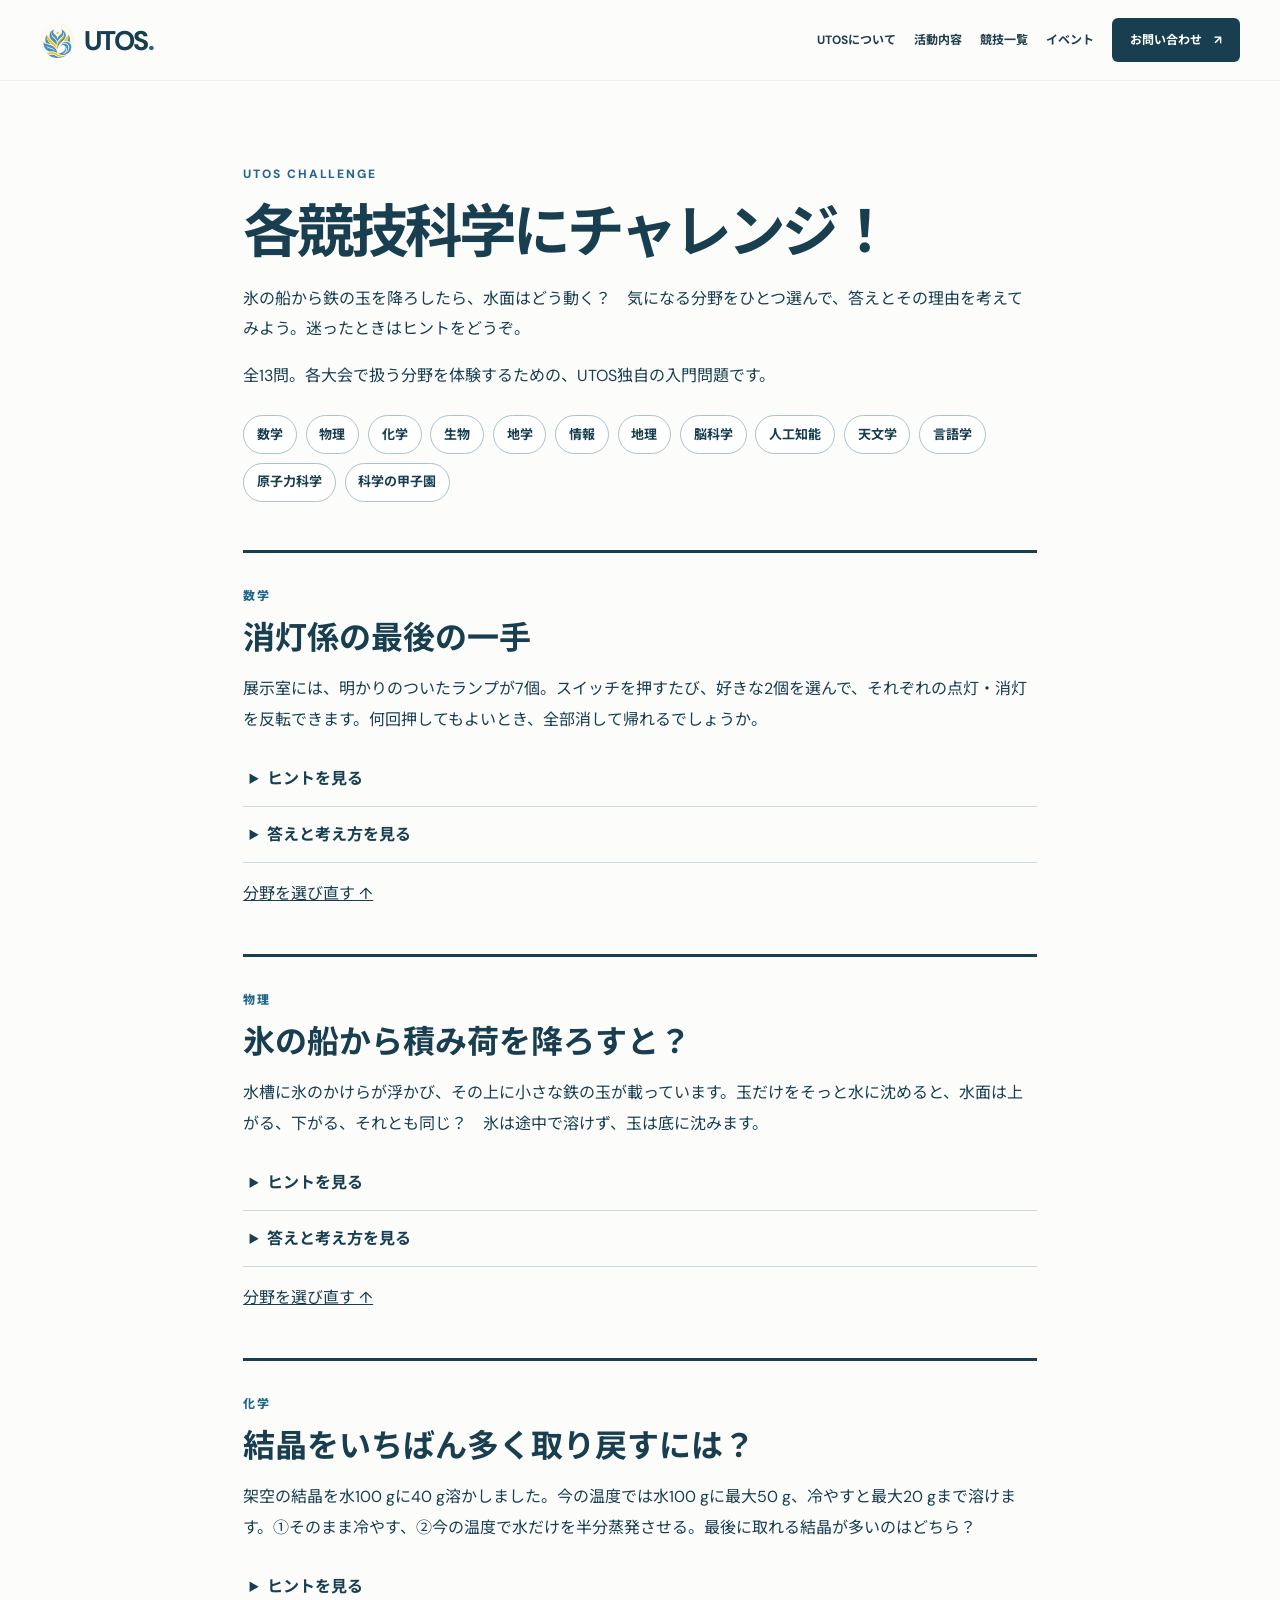
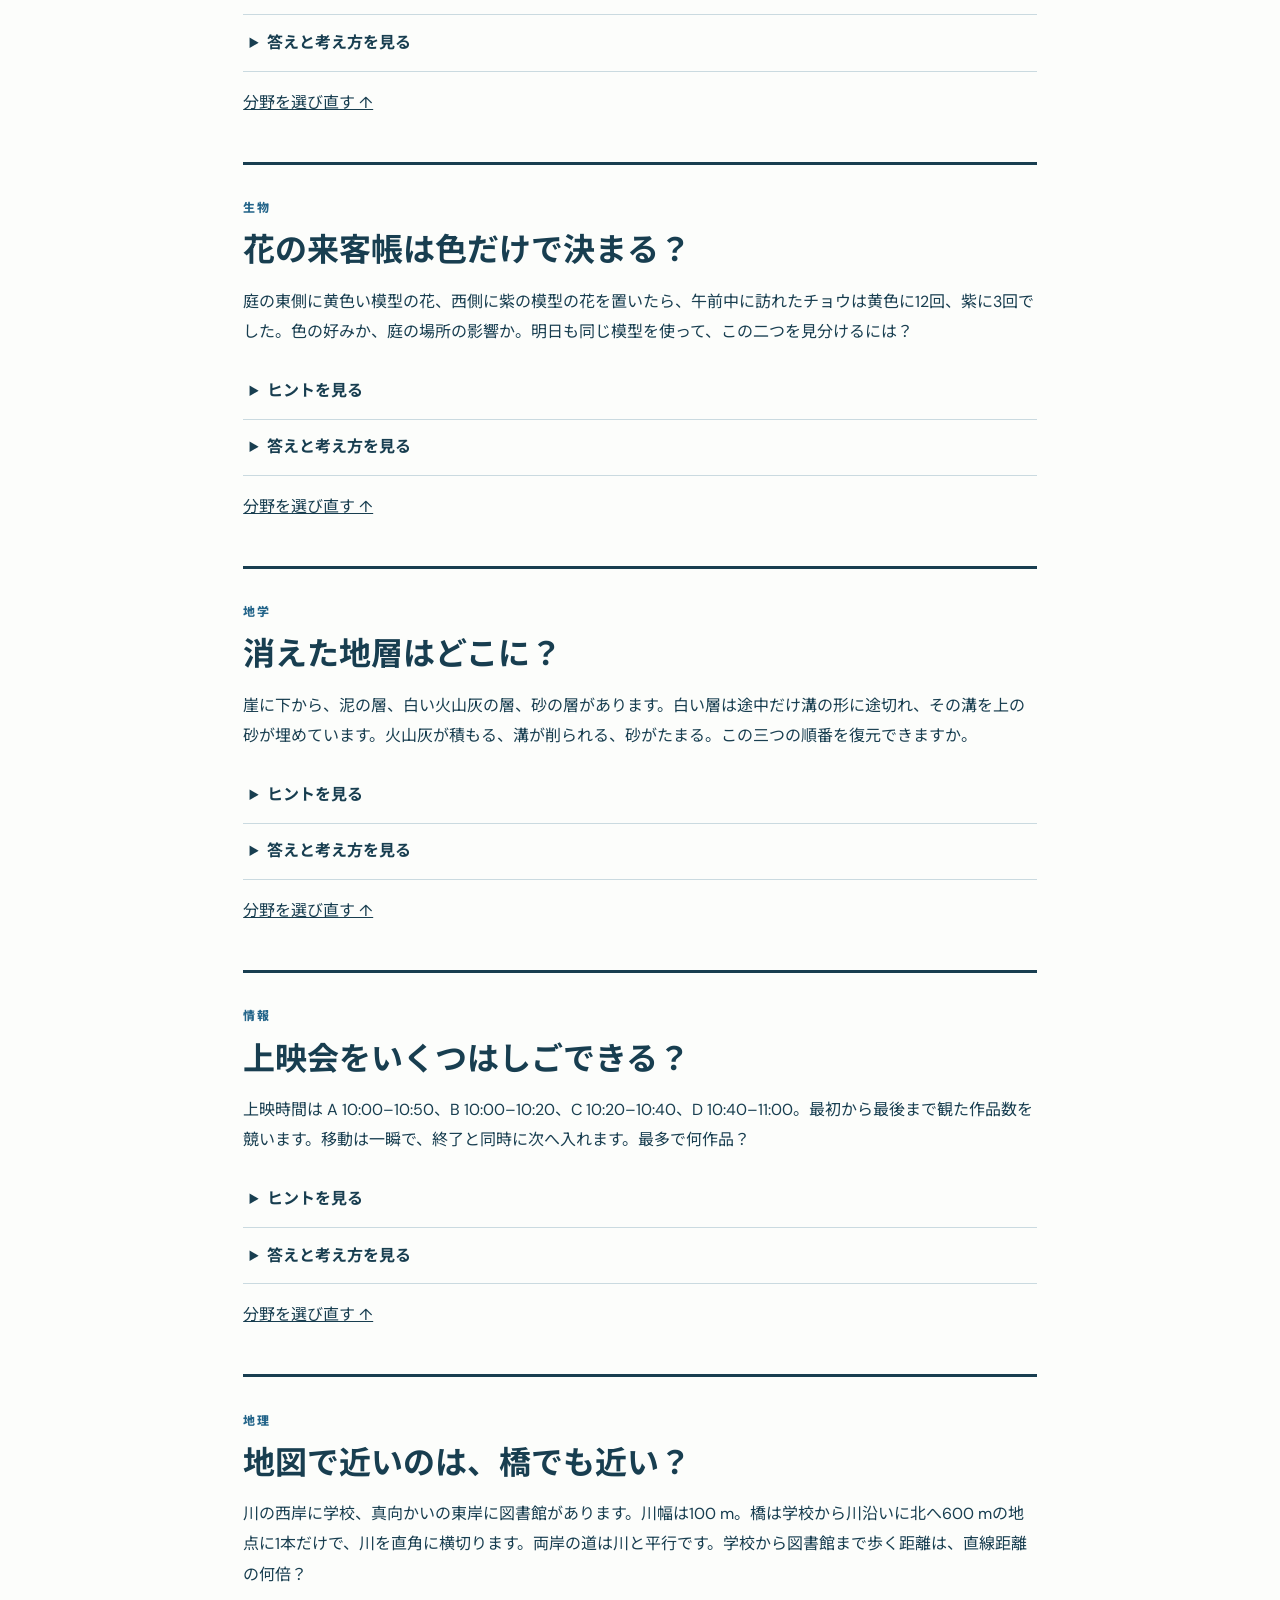
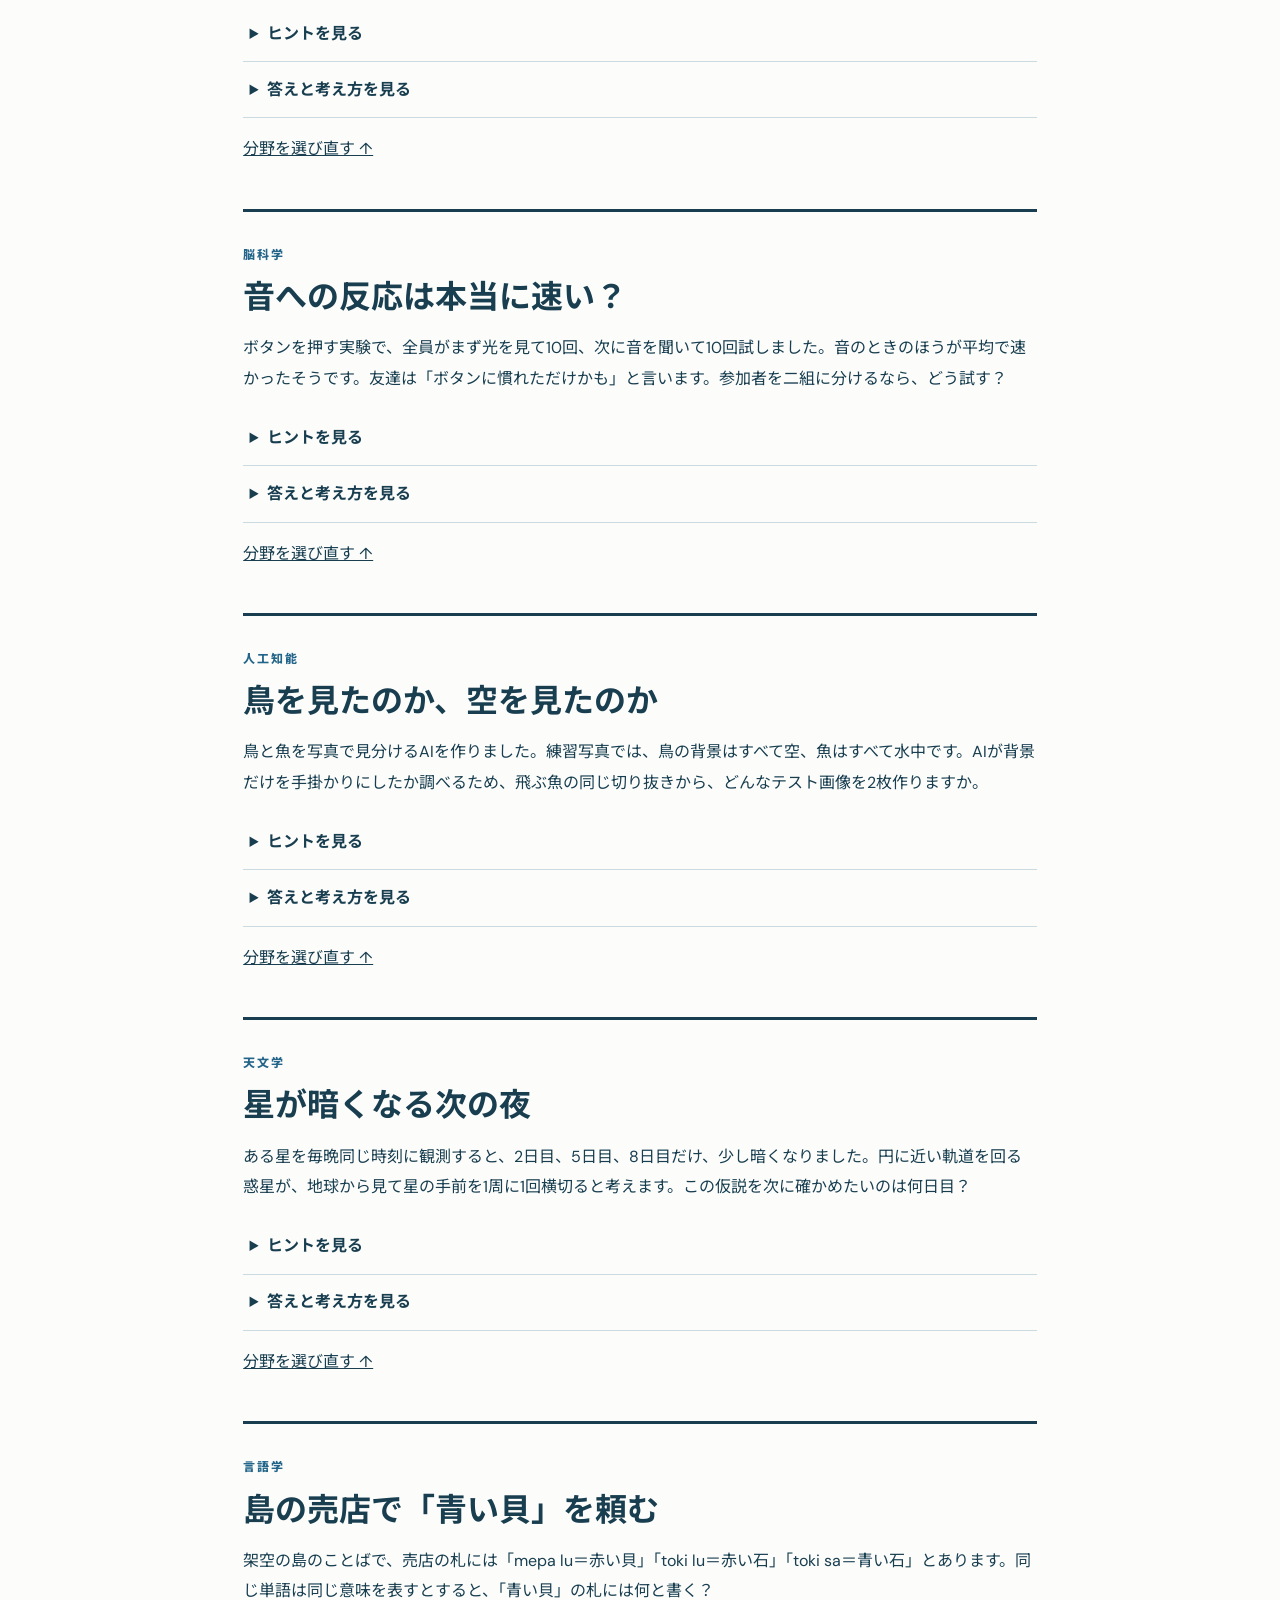
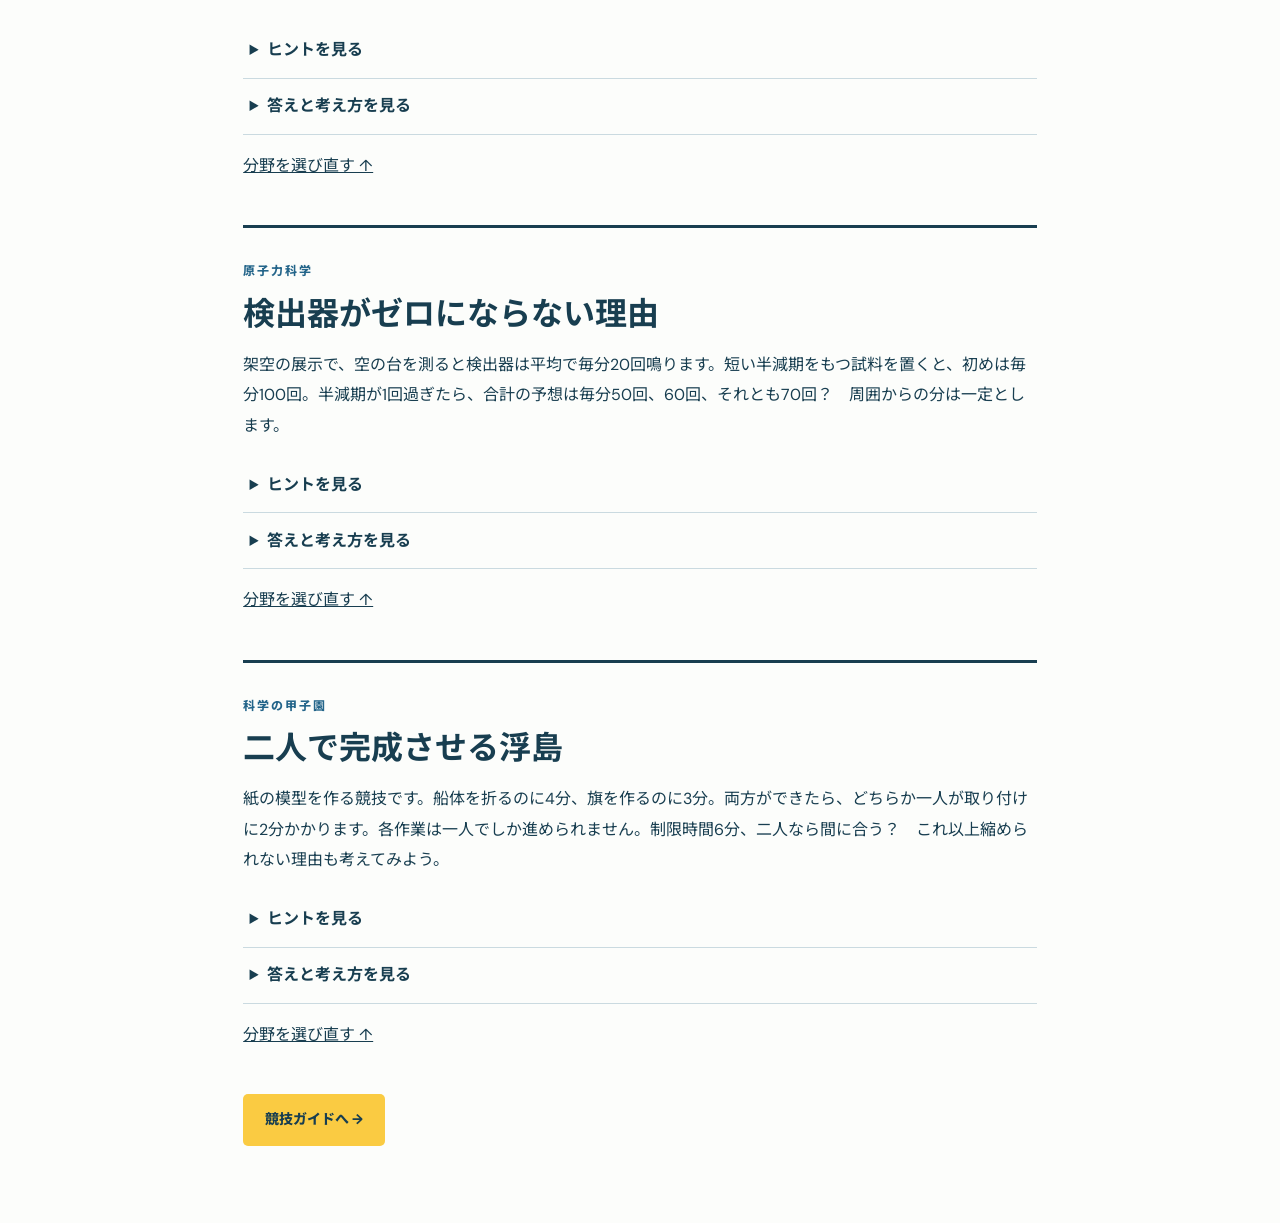
==== challenge.html @ eb7c06c1 "Add original introductory challenges for all 13 science competitions" ====
<!doctype html>
<html lang="ja"><head>
<meta charset="utf-8"><meta name="viewport" content="width=device-width,initial-scale=1">
<title>各競技科学にチャレンジ！ | UTOS</title>
<meta name="description" content="13の競技科学を1問ずつ体験。好きな分野から、ヒントを使いながら考えてみよう。">
<link rel="icon" href="./favicon.svg"><link rel="stylesheet" href="./style.css">
<style>
.lab {max-width:52rem;margin:auto;padding:clamp(2rem,6vw,5rem) 1.2rem;color:#183e50}
.lab h1 {font-size:clamp(2rem,6vw,3.6rem);line-height:1.22;margin:.65rem 0 1rem}
.lab nav {display:flex;flex-wrap:wrap;gap:.55rem;margin:1.5rem 0 3rem}
.lab nav a {padding:.4rem .8rem;border:1px solid #adc1c7;border-radius:2rem;background:white}
.lab article {scroll-margin-top:9rem;border-top:3px solid #183e50;padding:1.7rem 0 2.8rem}
.lab h2 {font-size:clamp(1.35rem,4vw,2rem);line-height:1.45;margin:.35rem 0 .8rem}
.lab p {line-height:1.9}
.lab details {border-bottom:1px solid #cadae0}
.lab summary {padding:.8rem .4rem;cursor:pointer;font-weight:700}
.lab details[open] {background:#eff5f5}
.lab details p {padding:0 1rem 1rem;margin:0}
.lab .back {display:inline-block;margin-top:1rem;text-decoration:underline}
.lab nav {scroll-margin-top:9rem}
</style></head><body>
<a class="skip-link" href="#main">本文へ移動</a>
<header class="site-header">
    <div class="header-inner">
      <a class="brand" href="./index.html#top" aria-label="UTOS トップ"><img class="brand-logo" src="[data-uri]" alt="" width="35" height="35"><span>UTOS<span class="brand-dot">.</span></span></a>
      <nav aria-label="メインメニュー">
        <a href="./index.html#about">UTOSについて</a><a href="./index.html#activities">活動内容</a><a href="./index.html#olympiads">競技一覧</a><a href="./index.html#events">イベント</a><a class="nav-contact" href="./contact.html">お問い合わせ <span aria-hidden="true">↗</span></a>
      </nav>
    </div>
  </header>
<main class="lab" id="main">
<span class="section-index">UTOS CHALLENGE</span>
<h1>各競技科学にチャレンジ！</h1>
<p>氷の船から鉄の玉を降ろしたら、水面はどう動く？　気になる分野をひとつ選んで、答えとその理由を考えてみよう。迷ったときはヒントをどうぞ。</p>
<p>全13問。各大会で扱う分野を体験するための、UTOS独自の入門問題です。</p>
<nav aria-label="分野を選ぶ" id="subjects"><a href="#math">数学</a>
<a href="#physics">物理</a>
<a href="#chem">化学</a>
<a href="#bio">生物</a>
<a href="#earth">地学</a>
<a href="#info">情報</a>
<a href="#geo">地理</a>
<a href="#brain">脳科学</a>
<a href="#ai">人工知能</a>
<a href="#astro">天文学</a>
<a href="#ling">言語学</a>
<a href="#nuclear">原子力科学</a>
<a href="#team">科学の甲子園</a></nav>
<article id="math">
<span class="section-index">数学</span>
<h2>消灯係の最後の一手</h2>
<p>展示室には、明かりのついたランプが7個。スイッチを押すたび、好きな2個を選んで、それぞれの点灯・消灯を反転できます。何回押してもよいとき、全部消して帰れるでしょうか。</p>
<details><summary>ヒントを見る</summary><p>2個とも点灯中の場合と、片方だけ点灯中の場合を比べよう。</p></details>
<details><summary>答えと考え方を見る</summary><p>全部は消せません。ついている個数の変化は、2個減る、変わらない、2個増える、のいずれか。最初の7個が奇数なので、何回押しても奇数のままです。0個は偶数。このように、操作しても変わらない性質に注目すると、すべての手順を試さずに結論を出せます。</p></details>
<a class="back" href="#subjects">分野を選び直す ↑</a>
</article>
<article id="physics">
<span class="section-index">物理</span>
<h2>氷の船から積み荷を降ろすと？</h2>
<p>水槽に氷のかけらが浮かび、その上に小さな鉄の玉が載っています。玉だけをそっと水に沈めると、水面は上がる、下がる、それとも同じ？　氷は途中で溶けず、玉は底に沈みます。</p>
<details><summary>ヒントを見る</summary><p>玉が氷に載っている間、玉の重さは何が支えている？</p></details>
<details><summary>答えと考え方を見る</summary><p>水面は下がります。浮いているとき、玉を載せた分だけ、氷は玉と同じ重さの水を余分に押しのけています。底に沈めた玉が押しのけるのは玉自身の体積分だけ。鉄は水より密度が大きいので、こちらの体積のほうが小さいのです。</p></details>
<a class="back" href="#subjects">分野を選び直す ↑</a>
</article>
<article id="chem">
<span class="section-index">化学</span>
<h2>結晶をいちばん多く取り戻すには？</h2>
<p>架空の結晶を水100 gに40 g溶かしました。今の温度では水100 gに最大50 g、冷やすと最大20 gまで溶けます。①そのまま冷やす、②今の温度で水だけを半分蒸発させる。最後に取れる結晶が多いのはどちら？</p>
<details><summary>ヒントを見る</summary><p>水が50 gになれば、溶かせる最大量も半分になります。</p></details>
<details><summary>答えと考え方を見る</summary><p>①です。冷やした液に残れるのは20 gなので、結晶は40−20＝20 g。②では水50 gに25 gまで溶けるので、結晶は15 gです。消えたように見える結晶も、溶けている分と析出した分を足せば、最初の40 gになります。</p></details>
<a class="back" href="#subjects">分野を選び直す ↑</a>
</article>
<article id="bio">
<span class="section-index">生物</span>
<h2>花の来客帳は色だけで決まる？</h2>
<p>庭の東側に黄色い模型の花、西側に紫の模型の花を置いたら、午前中に訪れたチョウは黄色に12回、紫に3回でした。色の好みか、庭の場所の影響か。明日も同じ模型を使って、この二つを見分けるには？</p>
<details><summary>ヒントを見る</summary><p>チョウが東側を好きなだけでも、今日の結果になりそうです。</p></details>
<details><summary>答えと考え方を見る</summary><p>一案は、黄色と紫の置き場所を交換し、同じ時間帯に同じ長さだけ観察すること。訪問が黄色について動くか、東側に偏り続けるかを比べられます。天気や偶然の偏りもあるので、配置を交互にして何日も数えると、より確かめやすくなります。</p></details>
<a class="back" href="#subjects">分野を選び直す ↑</a>
</article>
<article id="earth">
<span class="section-index">地学</span>
<h2>消えた地層はどこに？</h2>
<p>崖に下から、泥の層、白い火山灰の層、砂の層があります。白い層は途中だけ溝の形に途切れ、その溝を上の砂が埋めています。火山灰が積もる、溝が削られる、砂がたまる。この三つの順番を復元できますか。</p>
<details><summary>ヒントを見る</summary><p>溝の中に砂が入るには、先に何ができている必要がある？</p></details>
<details><summary>答えと考え方を見る</summary><p>火山灰が積もる → 溝が削られる → 砂がたまる、の順です。溝は白い層を切っているので、白い層より新しい。一方、砂はそのくぼみを埋めているので、溝より新しい。地層の厚さを知らなくても、境目の形が時間の手掛かりになります。</p></details>
<a class="back" href="#subjects">分野を選び直す ↑</a>
</article>
<article id="info">
<span class="section-index">情報</span>
<h2>上映会をいくつはしごできる？</h2>
<p>上映時間は A 10:00–10:50、B 10:00–10:20、C 10:20–10:40、D 10:40–11:00。最初から最後まで観た作品数を競います。移動は一瞬で、終了と同時に次へ入れます。最多で何作品？</p>
<details><summary>ヒントを見る</summary><p>最初に終わる作品を選ぶと、残り時間はどうなる？</p></details>
<details><summary>答えと考え方を見る</summary><p>B → C → D の3作品です。Aを観ると他の3作品すべてと時間が重なるので4作品は不可能。空いている時間に観られる候補のうち、終了がいちばん早いものなら、その後の選択肢を最も広く残せます。</p></details>
<a class="back" href="#subjects">分野を選び直す ↑</a>
</article>
<article id="geo">
<span class="section-index">地理</span>
<h2>地図で近いのは、橋でも近い？</h2>
<p>川の西岸に学校、真向かいの東岸に図書館があります。川幅は100 m。橋は学校から川沿いに北へ600 mの地点に1本だけで、川を直角に横切ります。両岸の道は川と平行です。学校から図書館まで歩く距離は、直線距離の何倍？</p>
<details><summary>ヒントを見る</summary><p>橋を渡ったあと、東岸をどちらへ歩く？</p></details>
<details><summary>答えと考え方を見る</summary><p>13倍です。北へ600 m、橋を100 m、南へ600 m。歩く道は計1,300 mで、直線なら100 mです。施設への行きやすさを地図で考えるとき、川や橋の位置ひとつで、近さの見え方が変わります。</p></details>
<a class="back" href="#subjects">分野を選び直す ↑</a>
</article>
<article id="brain">
<span class="section-index">脳科学</span>
<h2>音への反応は本当に速い？</h2>
<p>ボタンを押す実験で、全員がまず光を見て10回、次に音を聞いて10回試しました。音のときのほうが平均で速かったそうです。友達は「ボタンに慣れただけかも」と言います。参加者を二組に分けるなら、どう試す？</p>
<details><summary>ヒントを見る</summary><p>同じ刺激がいつも後半に来ることが手掛かり。</p></details>
<details><summary>答えと考え方を見る</summary><p>くじで二組に分け、一組は光→音、もう一組は音→光で試します。回数や休憩もそろえます。どちらの組でも後半の刺激が速ければ、練習の影響が疑えます。どちらの順でも音が速ければ、刺激の違いを支持する結果です。</p></details>
<a class="back" href="#subjects">分野を選び直す ↑</a>
</article>
<article id="ai">
<span class="section-index">人工知能</span>
<h2>鳥を見たのか、空を見たのか</h2>
<p>鳥と魚を写真で見分けるAIを作りました。練習写真では、鳥の背景はすべて空、魚はすべて水中です。AIが背景だけを手掛かりにしたか調べるため、飛ぶ魚の同じ切り抜きから、どんなテスト画像を2枚作りますか。</p>
<details><summary>ヒントを見る</summary><p>2枚の間で、一つの条件だけを変えてみよう。</p></details>
<details><summary>答えと考え方を見る</summary><p>同じ魚を同じ大きさ・向きで、片方は空、もう片方は水中の背景に置きます。水中なら「魚」、空なら「鳥」と判定が変われば、この魚では背景が答えを左右したと分かります。2枚とも「魚」でも、いつも魚の姿だけで判断するとまでは言えません。</p></details>
<a class="back" href="#subjects">分野を選び直す ↑</a>
</article>
<article id="astro">
<span class="section-index">天文学</span>
<h2>星が暗くなる次の夜</h2>
<p>ある星を毎晩同じ時刻に観測すると、2日目、5日目、8日目だけ、少し暗くなりました。円に近い軌道を回る惑星が、地球から見て星の手前を1周に1回横切ると考えます。この仮説を次に確かめたいのは何日目？</p>
<details><summary>ヒントを見る</summary><p>暗くなった日付そのものより、間隔に注目しよう。</p></details>
<details><summary>答えと考え方を見る</summary><p>11日目です。暗くなる間隔は3日なので、同じ周期なら次は8＋3＝11日目。惑星が手前を通る間だけ、星の光の一部が隠れます。11日目の前後も続けて明るさを測れば、一時的な落ち込みが予測どおり現れたか比べられます。</p></details>
<a class="back" href="#subjects">分野を選び直す ↑</a>
</article>
<article id="ling">
<span class="section-index">言語学</span>
<h2>島の売店で「青い貝」を頼む</h2>
<p>架空の島のことばで、売店の札には「mepa lu＝赤い貝」「toki lu＝赤い石」「toki sa＝青い石」とあります。同じ単語は同じ意味を表すとすると、「青い貝」の札には何と書く？</p>
<details><summary>ヒントを見る</summary><p>赤い品物の札に共通する単語を探そう。</p></details>
<details><summary>答えと考え方を見る</summary><p>mepa sa です。赤い貝と赤い石に共通する lu が「赤い」。石の札を比べると toki が「石」、sa が「青い」と分かります。残る mepa が「貝」。この札では日本語と違って、品物の名前を先に、色を後に置きます。</p></details>
<a class="back" href="#subjects">分野を選び直す ↑</a>
</article>
<article id="nuclear">
<span class="section-index">原子力科学</span>
<h2>検出器がゼロにならない理由</h2>
<p>架空の展示で、空の台を測ると検出器は平均で毎分20回鳴ります。短い半減期をもつ試料を置くと、初めは毎分100回。半減期が1回過ぎたら、合計の予想は毎分50回、60回、それとも70回？　周囲からの分は一定とします。</p>
<details><summary>ヒントを見る</summary><p>半分になるのは、試料に由来する分です。</p></details>
<details><summary>答えと考え方を見る</summary><p>60回です。初めの100回のうち試料からは100−20＝80回。半減期が過ぎるとその分が平均40回になり、周囲からの20回を足して60回です。実際に1分だけ数えると値はばらつくので、ここで予想したのは平均です。</p></details>
<a class="back" href="#subjects">分野を選び直す ↑</a>
</article>
<article id="team">
<span class="section-index">科学の甲子園</span>
<h2>二人で完成させる浮島</h2>
<p>紙の模型を作る競技です。船体を折るのに4分、旗を作るのに3分。両方ができたら、どちらか一人が取り付けに2分かかります。各作業は一人でしか進められません。制限時間6分、二人なら間に合う？　これ以上縮められない理由も考えてみよう。</p>
<details><summary>ヒントを見る</summary><p>完成には、船体を折り終わってから必ずあと何分かかる？</p></details>
<details><summary>答えと考え方を見る</summary><p>ちょうど間に合います。一人が船体を折る間に、もう一人が旗を作ります。4分目に両方がそろい、取り付けて6分で完成。船体の4分と取り付けの2分は順番を入れ替えられないので、どんな分担でも6分より早くは終わりません。</p></details>
<a class="back" href="#subjects">分野を選び直す ↑</a>
</article>
<a class="button button-primary" href="./guide.html">競技ガイドへ →</a>
</main></body></html>
---- style.css ----
@import url('https://fonts.googleapis.com/css2?family=DM+Sans:wght@400;500;600;700;800&family=Noto+Sans+JP:wght@400;500;600;700;800;900&display=swap');
:root{--navy:#0b1d35;--ink:#172a40;--blue:#3175c5;--sky:#dff2ff;--yellow:#f8c94e;--muted:#5f7185;--paper:#f7f9fc}
*{box-sizing:border-box}html{scroll-behavior:smooth;scroll-padding-top:80px}body{margin:0;color:var(--ink);font-family:"DM Sans","Noto Sans JP",sans-serif;line-height:1.85}a{color:inherit;text-decoration:none}a:focus-visible{outline:3px solid #e2aa00;outline-offset:4px}.container{width:min(1120px,calc(100% - 48px));margin:auto}.narrow{max-width:830px}.skip-link{position:absolute;top:-100px;left:16px;background:white;padding:10px;z-index:50}.skip-link:focus{top:12px}.site-header{height:76px;background:rgba(255,255,255,.96);position:sticky;top:0;z-index:20;border-bottom:1px solid #e8eef4;backdrop-filter:blur(12px)}.header-inner{width:min(1200px,calc(100% - 48px));height:100%;margin:auto;display:flex;justify-content:space-between;align-items:center}.brand{display:inline-flex;align-items:center;font-weight:800;letter-spacing:-.06em;font-size:27px;color:var(--navy);line-height:1}.brand-symbol{display:inline-grid;place-items:center;margin-right:9px;background:var(--yellow);height:30px;width:30px;border-radius:9px;font-size:19px}.brand-dot{color:var(--blue)}nav{display:flex;gap:32px}nav a{font-size:13px;font-weight:700;transition:color .2s}nav a:hover{color:var(--blue)}
.hero{background:var(--navy);color:white;position:relative;overflow:hidden}.hero-glow{position:absolute;width:750px;height:750px;right:-250px;top:-280px;border-radius:50%;background:radial-gradient(circle,#2469a76b,transparent 65%)}.hero-grid{display:grid;grid-template-columns:1.15fr .85fr;align-items:center;min-height:630px;position:relative}.hero-copy{z-index:2;padding:65px 0}.eyebrow,.section-index{font-size:12px;font-weight:800;letter-spacing:.16em}.eyebrow{color:#94c4ee;display:flex;align-items:center;gap:12px}.eyebrow-line{width:27px;height:2px;background:var(--yellow)}h1,h2,h3,p{margin-top:0}h1{font-size:clamp(48px,5.8vw,84px);letter-spacing:-.07em;line-height:1.42;margin:30px 0}h1 em,.closing em{font-style:normal;color:var(--yellow)}.hero-lead{font-size:17px;color:#c6d5e4;line-height:2.2}.hero-actions{display:flex;gap:14px;margin-top:36px;flex-wrap:wrap}.button{display:inline-flex;align-items:center;justify-content:space-between;gap:35px;padding:13px 22px;border-radius:7px;font-size:13px;font-weight:800;transition:transform .2s}.button:hover{transform:translateY(-3px)}.button-primary{background:var(--yellow);color:var(--navy)}.button-outline{border:1px solid #70849b;color:white}.hero-art{position:relative;height:460px;display:grid;place-items:center}.orbit{position:absolute;width:350px;height:350px;border:1px solid #5c9bc45c;border-radius:50%}.orbit-one{transform:rotate(35deg) scaleY(.45)}.orbit-two{transform:rotate(-35deg) scaleY(.45)}.orbit-three{transform:rotate(90deg) scaleY(.45)}.atom-center{font-weight:800;font-size:96px;letter-spacing:-.08em;text-shadow:0 0 70px #61a6df;color:#fff}.orbit-point{position:absolute;width:15px;height:15px;border-radius:50%;background:var(--yellow);box-shadow:0 0 20px #f8c94e99}.point-one{top:122px;left:72px}.point-two{right:73px;top:130px;background:#8de7fe}.point-three{bottom:87px;left:50%}.art-label{position:absolute;color:#91b6d5;font-size:10px;letter-spacing:.3em}.label-top{right:0;top:56px}.label-bottom{left:10px;bottom:30px}.hero-bottom{display:flex;justify-content:space-between;gap:20px;padding-bottom:26px;color:#8baac6;font-size:10px;letter-spacing:.17em}.hero-bottom a:hover{color:white}
.section{padding:115px 0}.section-index{color:var(--blue)}.section-heading h2{font-size:clamp(30px,3.7vw,49px);line-height:1.55;letter-spacing:-.06em;margin:23px 0 35px;font-weight:900}.section-heading h2 span{color:var(--blue)}.about{background:white}.about p{color:#52667b;font-size:15px;line-height:2.4;margin-bottom:22px}.about .large-text{font-size:20px;color:var(--navy);font-weight:700;line-height:2.1}.activities{background:var(--paper)}.cards{display:grid;grid-template-columns:repeat(3,1fr);gap:20px}.activity-card{background:white;border:1px solid #e7edf3;border-radius:12px;padding:36px 29px 30px;min-height:320px;display:flex;flex-direction:column;box-shadow:0 14px 36px #14294608}.card-num{color:#b0bfd0;font-size:12px;font-weight:800}.card-icon{font-size:38px;color:var(--blue);margin:20px 0}.activity-card h3{font-size:21px;letter-spacing:-.04em}.activity-card p{font-size:13px;color:var(--muted);line-height:2}.card-tag{margin-top:auto;font-size:10px;letter-spacing:.13em;font-weight:800;color:var(--blue)}.events{background:#eaf4fb}.events-grid{display:grid;grid-template-columns:1fr 1fr;gap:70px;align-items:center}.events .section-heading p{font-size:15px;color:var(--muted);line-height:2.2}.event-panel{background:white;border-radius:14px;padding:44px;box-shadow:0 15px 45px #10375713}.status-dot{display:inline-block;width:9px;height:9px;border-radius:50%;background:var(--yellow);margin-right:8px}.event-kicker{font-weight:800;font-size:11px;letter-spacing:.15em;color:var(--blue)}.event-panel h3{font-size:27px;margin:21px 0}.event-panel p{font-size:15px;color:var(--muted);line-height:2.1}.event-note{display:block;border-top:1px solid #e7edf3;padding-top:22px;font-size:12px;color:#7b899b}.closing{background:var(--navy);text-align:center;padding:105px 0;color:white}.closing .section-index{color:#8bc7f4}.closing h2{font-size:clamp(33px,4.5vw,57px);line-height:1.6;margin:25px 0}.closing p{font-size:14px;color:#a4bacf}.footer{background:#071629;color:#b3c5d6}.footer-inner{min-height:110px;display:flex;align-items:center;justify-content:space-between;gap:20px}.footer .brand{color:white;font-size:23px}.footer .brand-symbol{width:26px;height:26px;font-size:16px}.footer p,.footer a:last-child{font-size:11px;margin:0}.footer a:last-child{letter-spacing:.1em}
@media(max-width:850px){.hero-grid{grid-template-columns:1fr;min-height:auto}.hero-copy{padding:95px 0 30px}.hero-art{height:250px}.orbit{width:220px;height:220px}.atom-center{font-size:75px}.point-one{top:37px;left:calc(50% - 118px)}.point-two{top:46px;right:calc(50% - 120px)}.point-three{bottom:5px}.label-top{top:10px}.label-bottom{bottom:0}.cards{grid-template-columns:1fr}.activity-card{min-height:260px}.events-grid{grid-template-columns:1fr;gap:25px}.section{padding:75px 0}}
@media(max-width:560px){.container,.header-inner{width:min(100% - 36px,1120px)}.site-header{height:65px}.brand{font-size:23px}.brand-symbol{height:27px;width:27px}nav{gap:13px}nav a{font-size:10px}.hero-copy{padding-top:70px}h1{font-size:clamp(43px,11vw,65px)}.hero-lead{font-size:14px}.hero-bottom{font-size:9px}.hero-art{height:215px}.section-heading h2{font-size:31px}.about .large-text{font-size:17px}.about .large-text br{display:none}.event-panel{padding:29px}.footer-inner{flex-wrap:wrap;justify-content:center;padding:25px 0;text-align:center}.footer p{order:3;flex-basis:100%}}@media(prefers-reduced-motion:reduce){html{scroll-behavior:auto}*{transition:none!important}}

/* UTOS palette inspired by original flyer: soft slate blue, deep blue, sunshine yellow */
:root{--navy:#4b636e;--ink:#425863;--blue:#4b91c2;--sky:#d9eaf1;--yellow:#fac51e;--muted:#607781;--paper:#eef4f7}
.hero{background:linear-gradient(115deg,#455e69 0%,#567986 100%)}
.closing{background:#4b636e}.footer{background:#344b56}.brand-symbol{border-radius:50%;color:#2a77aa;background:#fff3bf}.hero-glow{background:radial-gradient(circle,#9cd1e33d,transparent 66%)}
.olympiads{background:#fff}.olympiad-intro{max-width:680px;color:var(--muted);font-size:15px;line-height:2.1}
.olympiad-grid{display:grid;grid-template-columns:repeat(2,minmax(0,1fr));gap:14px}.olympiad-item{display:flex;align-items:center;gap:19px;padding:24px 23px;border:1px solid #dce6ed;border-radius:13px;background:#f9fbfd;transition:transform .2s,box-shadow .2s,border-color .2s}.olympiad-item:hover{transform:translateY(-3px);box-shadow:0 15px 30px #234e6415;border-color:#81b5d6}.olympiad-number{color:#9cb6c4;font-weight:800;font-size:13px;align-self:flex-start}.olympiad-description{display:flex;flex:1;flex-direction:column;gap:2px}.olympiad-tag{font-size:11px;font-weight:800;color:var(--blue)}.olympiad-description strong{font-size:17px;line-height:1.6}.olympiad-description small{color:var(--muted);font-size:12px;line-height:1.8}.olympiad-arrow{color:var(--blue);font-size:22px}.olympiad-disclaimer{margin:20px 0 0;font-size:12px;color:var(--muted)}@media(max-width:680px){.olympiad-grid{grid-template-columns:1fr}.olympiad-item{padding:19px}.site-header nav{gap:13px}.site-header nav a{font-size:11px}}@media(max-width:560px){}

.brand-logo{width:35px;height:35px;object-fit:cover;border-radius:50%;margin-right:9px;background:#fff;flex-shrink:0}.footer .brand-logo{width:31px;height:31px}


/* Shared visual system: deep blue, warm paper, and UTOS yellow. */
:root{--navy:#183e50;--ink:#203e4c;--blue:#24658a;--sky:#e3eff3;--yellow:#facb42;--muted:#526976;--paper:#f3f6f5}
body{background:#fcfdfb;text-wrap:pretty}h1,h2,h3{text-wrap:balance}a,button{-webkit-tap-highlight-color:transparent}a:focus-visible{outline:3px solid #b77b00;outline-offset:5px}.skip-link{position:fixed}.site-header{height:auto;min-height:80px;background:#fcfdfbf5}.header-inner{min-height:80px;gap:24px}.site-header nav{align-items:center;gap:26px}.site-header nav a{font-size:12px;min-height:44px;display:inline-flex;align-items:center}.site-header .nav-contact{background:var(--navy);color:white;border-radius:6px;padding:0 18px;gap:12px}.nav-contact:hover,.nav-contact[aria-current]{background:var(--blue)}
.hero{background:linear-gradient(120deg,#193e50,#28596c)}.hero-grid{min-height:610px}.hero-glow{background:radial-gradient(circle,#77c1ce25,transparent 66%)}.hero-art:before{content:"";position:absolute;inset:25px;border-radius:50%;background:radial-gradient(circle,#76b5c11f,transparent 68%);border:1px solid #bddde51c}.orbit{border-color:#afdae470}.atom-center{color:var(--yellow);text-shadow:none;font-size:110px;line-height:1.15;text-align:center}.atom-center span{display:block;font-size:9px;letter-spacing:.22em;line-height:1.7;color:#cee5eb}.eyebrow,.art-label,.hero-bottom{color:#c1dce6}.hero-lead{color:#e0ebef}.button{min-height:48px;border-radius:5px;font-size:14px}.button-outline{border-color:#aac6d2}.hero-bottom{padding-bottom:30px}.section{padding:96px 0}.section-heading h2{margin:20px 0 30px}.about{background:#fcfdfb}.about .narrow{border-left:3px solid var(--yellow);padding-left:44px}.about p{color:var(--muted)}.activities{background:var(--paper)}.cards{gap:24px}.activity-card{border-radius:7px;box-shadow:none;border-top:3px solid var(--blue);padding:30px}.card-num{color:#617b8c}.card-icon{margin:12px 0}.activity-card p{font-size:14px}.card-tag{padding-top:18px}.olympiads{background:#fcfdfb}.olympiad-item{background:white;border-radius:6px}.olympiad-number{color:#627f90}.olympiad-description{min-width:0}.olympiad-description small{font-size:13px}.olympiad-tag{letter-spacing:.1em}.events{background:#e8f0f2}.event-panel{border-radius:7px;box-shadow:0 12px 32px #183e5008}.event-note{color:var(--muted)}.notice-link{display:inline-block;background:var(--navy);color:white;padding:12px 20px;border-radius:5px;margin-top:8px}.closing{background:var(--navy);padding:84px 0}.closing .section-index,.closing p{color:#c3dce6}.closing .button{margin-top:14px}.footer{background:#102d3b}.footer-inner{min-height:130px}.footer-links{display:flex;gap:24px;align-items:center}.footer-links a{display:inline-flex;align-items:center;min-height:44px;font-size:12px}.footer a:hover{text-decoration:underline}
.contact-hero{background:var(--navy);color:white;padding:28px 0 68px}.breadcrumb{font-size:12px;color:#cfdee5}.contact-heading{padding-top:40px}.contact-heading h1{font-size:clamp(42px,5vw,66px);margin:20px 0}.contact-heading h1 em{color:var(--yellow)}.contact-heading p{color:#e0ebef;line-height:2;font-size:16px;margin:0}.contact-layout{display:grid;grid-template-columns:.8fr 1.2fr;gap:70px}.contact-intro h2{font-size:30px;margin:20px 0}.contact-intro p{color:var(--muted)}.contact-topics{list-style:none;padding:8px 0;margin:0;font-size:14px}.contact-topics li{border-top:1px solid #dce5e7;padding:14px 0}.contact-topics li:before{content:"↗";margin-right:12px;color:var(--blue)}.contact-methods{min-width:0;display:grid;gap:22px}.email-panel{padding:36px;background:#e8f0f2;border-top:3px solid var(--blue);border-radius:6px}.contact-label{font-size:11px;font-weight:800;letter-spacing:.15em;color:var(--blue)}.email-panel h3,.social-panel h3{margin:16px 0 8px;font-size:23px}.email-panel p{font-size:14px;color:var(--muted)}.email-address{display:block;width:fit-content;font-size:clamp(16px,2vw,23px);font-weight:700;overflow-wrap:anywhere;text-decoration:underline;text-underline-offset:5px;margin:24px 0}.email-panel .email-help{font-size:12px;margin:20px 0 0}.social-panel{display:flex;justify-content:space-between;align-items:center;gap:20px;padding:30px 36px;border:1px solid #d4e0e5;background:white;border-radius:6px}.social-panel:hover{border-color:var(--blue);background:#f3f7f8}.social-panel p{font-weight:700;color:var(--blue);margin-bottom:8px;overflow-wrap:anywhere}.social-panel small{font-size:12px;color:var(--muted)}.social-arrow{font-size:30px;color:var(--blue)}.contact-note{border-top:1px solid #d4e0e5;padding:32px 0 64px}.contact-note h2{font-size:18px}.contact-note p{font-size:14px;max-width:800px;color:var(--muted)}.contact-note a{text-decoration:underline;text-underline-offset:4px;color:var(--blue)}
@media(max-width:900px){.site-header nav{gap:16px}.header-inner{width:calc(100% - 36px)}.contact-layout{gap:36px;grid-template-columns:.75fr 1.25fr}}
@media(max-width:760px){html{scroll-padding-top:150px}.header-inner{flex-wrap:wrap;gap:8px;padding:14px 0 8px}.site-header nav{width:100%;flex-wrap:wrap;gap:4px 16px}.site-header nav a{font-size:11px;min-height:36px}.site-header .nav-contact{padding:0 12px}.hero-copy{padding-top:54px}.hero-art{height:250px}.hero-art:before{inset:10px calc(50% - 115px)}.section{padding:64px 0}.about .narrow{padding-left:24px}.contact-layout{grid-template-columns:1fr;gap:28px}.contact-intro p br{display:none}.contact-topics{padding-top:0}.contact-hero{padding-bottom:44px}.contact-heading{padding-top:28px}.contact-heading p{font-size:14px}.email-panel,.social-panel{padding:26px}.footer-inner{flex-wrap:wrap;justify-content:center;padding:28px 0}.footer p{order:3;flex-basis:100%;text-align:center}}
@media(max-width:400px){.container{width:calc(100% - 32px)}.site-header nav{gap:2px 12px}.hero-actions{gap:10px}.button{padding:12px 17px;gap:20px}.hero-bottom{font-size:8px;letter-spacing:.08em}.email-panel,.social-panel{padding:22px}.section-heading h2{font-size:28px}.olympiad-item{gap:12px;padding:18px}.olympiad-description strong{font-size:16px}}
@media(prefers-reduced-motion:reduce){html{scroll-behavior:auto}*{transition:none!important}}
@media(max-width:760px){.contact-methods{grid-row:1}.contact-section{padding-top:36px}.contact-heading h1{font-size:42px}.contact-heading{padding-top:20px}.contact-hero{padding-bottom:32px}}

/* Participant stories retain each contributor's personal perspective. */
.voices{background:#f3f6f5}.voices-intro{color:var(--muted);max-width:740px;line-height:2}.voices-grid{display:grid;grid-template-columns:repeat(2,minmax(0,1fr));gap:24px;margin-top:36px}.voice-card{background:#fff;border:1px solid #dce5e7;border-radius:7px;padding:32px;scroll-margin-top:150px}.voice-meta{display:flex;justify-content:space-between;align-items:center;gap:12px}.voice-tag{color:var(--blue);background:#e8f0f2;padding:5px 12px;border-radius:4px;font-size:12px;font-weight:700}.voice-number{font-size:10px;color:var(--muted);letter-spacing:.14em}.voice-card h3{font-size:23px;line-height:1.7;letter-spacing:-.035em;margin:24px 0 20px}.voice-body p{font-size:14px;line-height:2.2;color:var(--muted);margin-bottom:18px}.voice-attribution{border-top:1px solid #e2e9ec;padding-top:18px;margin:22px 0 0;font-size:12px;font-weight:700;color:var(--blue)}.voice-card:last-child{grid-column:1/-1;border-top:3px solid var(--yellow)}.voice-card:last-child .voice-body{columns:2;column-gap:36px}.voice-card:last-child .voice-body p{break-inside:avoid}.voices-note{font-size:12px;line-height:2;color:var(--muted);margin:24px 0}.voice-next{display:inline-flex;align-items:center;gap:24px;font-weight:700;color:var(--blue);padding:12px 0;text-decoration:underline;text-underline-offset:5px}.site-header nav{gap:18px}@media(max-width:760px){.voices-grid{grid-template-columns:1fr;gap:18px}.voice-card{padding:24px}.voice-card h3{font-size:21px}.voice-card:last-child .voice-body{columns:auto}.voices-intro br{display:none}.site-header nav{gap:4px 14px}}

.story-link{display:flex;justify-content:space-between;align-items:center;gap:16px;min-height:44px;font-size:13px;letter-spacing:0;text-decoration:underline;text-underline-offset:5px}.story-link:hover{color:var(--navy)}.stories-breadcrumb{padding-top:28px;font-size:13px;color:var(--blue)}.stories-breadcrumb a{display:inline-block;padding:10px 0}.stories-breadcrumb + .voices{margin-top:20px}


/* CMS participant stories, grouped by competition. */
.story-filters:not([hidden]){display:flex;gap:10px;flex-wrap:wrap;margin:30px 0 16px}.story-filter{font:inherit;font-size:13px;font-weight:700;border:1px solid #a9bdc8;background:white;color:var(--navy);border-radius:6px;padding:10px 17px;min-height:44px;cursor:pointer}.story-filter[aria-pressed="true"]{background:var(--navy);color:white;border-color:var(--navy)}.story-filter:focus-visible{outline:3px solid #b77b00;outline-offset:4px}.story-count{font-size:13px;color:var(--muted);margin-bottom:32px}.story-group{margin:40px 0 56px}.story-group>h3{font-size:25px;border-left:5px solid var(--yellow);padding-left:16px;margin-bottom:22px}.stories-cards{display:grid;grid-template-columns:repeat(2,minmax(0,1fr));gap:24px}.stories-cards .voice-card{display:flex;flex-direction:column;margin:0;grid-column:auto;border-top:3px solid var(--blue)}.stories-cards .voice-card .voice-body{columns:auto}.stories-cards h4{font-size:22px;line-height:1.7;margin:22px 0 18px;text-wrap:balance}.stories-cards .voice-attribution{margin-top:auto}.stories-cards .voice-body p{white-space:pre-line}.stories-empty{padding:30px;background:white}@media(max-width:760px){.stories-cards{grid-template-columns:1fr}.story-group>h3{font-size:22px}.stories-cards h4{font-size:21px}.story-filter{font-size:12px;padding:10px 13px}.story-group{margin:32px 0 40px}}


/* Introductory guide: independent of CMS content and participant stories. */
.guide-page{line-height:1.9}.guide-hero{padding:60px 0;background:#edf3f4}.guide-hero h1{font-size:clamp(30px,4.3vw,52px);line-height:1.55;letter-spacing:-.035em;margin:20px 0}.guide-lead{color:var(--muted);font-size:17px;max-width:760px}.guide-toc{display:flex;flex-wrap:wrap;gap:10px;margin-top:32px}.guide-toc a{border:1px solid #a9bdc8;border-radius:5px;padding:9px 14px;font-size:13px;background:#fff;min-height:44px}.guide-section{padding:72px 0;scroll-margin-top:155px}.guide-section h2{font-size:clamp(25px,3vw,36px);margin:18px 0 26px;line-height:1.6}.guide-tint{background:#f3f6f5}.guide-copy{max-width:800px;line-height:2;color:var(--muted)}.guide-copy p{margin:0 0 18px}.guide-grid{display:grid;grid-template-columns:repeat(3,minmax(0,1fr));gap:22px;margin:28px 0}.guide-two{grid-template-columns:repeat(2,minmax(0,1fr))}.guide-card{background:#fff;border:1px solid #dce5e7;border-top:3px solid var(--blue);border-radius:6px;padding:26px;display:flex;flex-direction:column}.guide-card h3,.guide-callout h3,.guide-steps h3{font-size:20px;line-height:1.6;margin:12px 0}.guide-card p,.guide-callout p,.guide-steps p{color:var(--muted);font-size:15px;line-height:1.95}.guide-label{font-size:12px;font-weight:700;color:var(--blue)}.guide-card a,.guide-callout a,.guide-source a{color:var(--blue);text-decoration:underline;text-underline-offset:4px}.guide-card a{display:block;padding:8px 0;font-size:14px;margin-top:auto}.guide-callout{border-left:4px solid var(--yellow);background:#eaf0f2;padding:24px 30px;margin:30px 0;max-width:880px}.guide-source{font-size:12px;color:var(--muted);max-width:880px;line-height:1.9}.guide-steps{padding-left:28px;max-width:820px}.guide-steps li{padding:8px 0 18px 14px}.guide-steps li::marker{font-size:22px;font-weight:700;color:var(--blue)}.guide-faq{max-width:900px}.guide-faq details{border-bottom:1px solid #cbd8dd;padding:8px 0}.guide-faq summary{padding:16px 8px;cursor:pointer;font-weight:700}.guide-faq p{color:var(--muted);margin:0 8px 20px;line-height:2}.guide-about{margin-top:32px;padding-top:26px;border-top:1px solid #cbd8dd}.guide-about h3{font-size:22px}.guide-about p{color:var(--muted);line-height:2}.guide-page a:focus-visible,.guide-faq summary:focus-visible{outline:3px solid #b77b00;outline-offset:4px}@media(max-width:800px){.guide-grid{grid-template-columns:1fr 1fr}.guide-hero{padding:38px 0}.guide-lead br{display:none}}@media(max-width:600px){.guide-grid{grid-template-columns:1fr}.guide-section{padding:44px 0;scroll-margin-top:180px}.guide-card{padding:23px}.guide-callout{padding:20px}.guide-toc a{font-size:12px}.guide-lead{font-size:15px}.guide-about h3{font-size:20px}.guide-hero h1 br{display:none}}
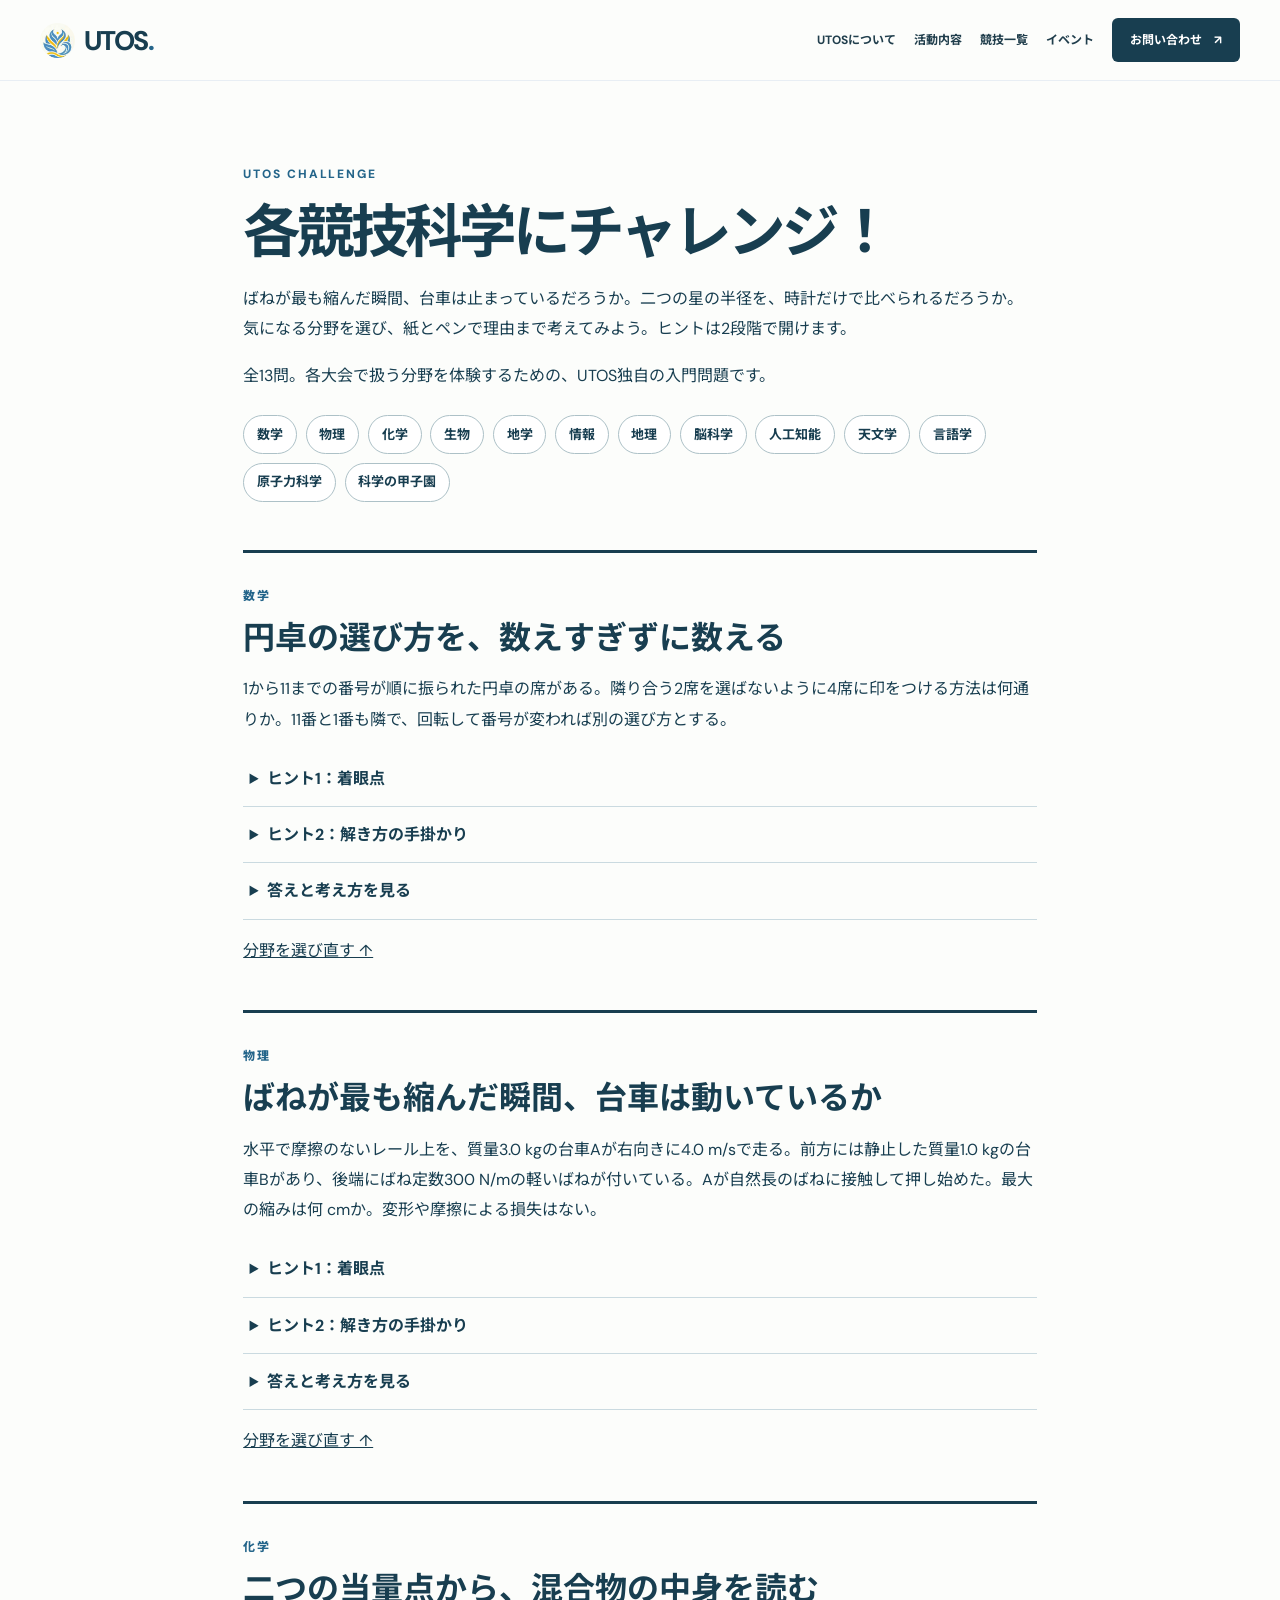
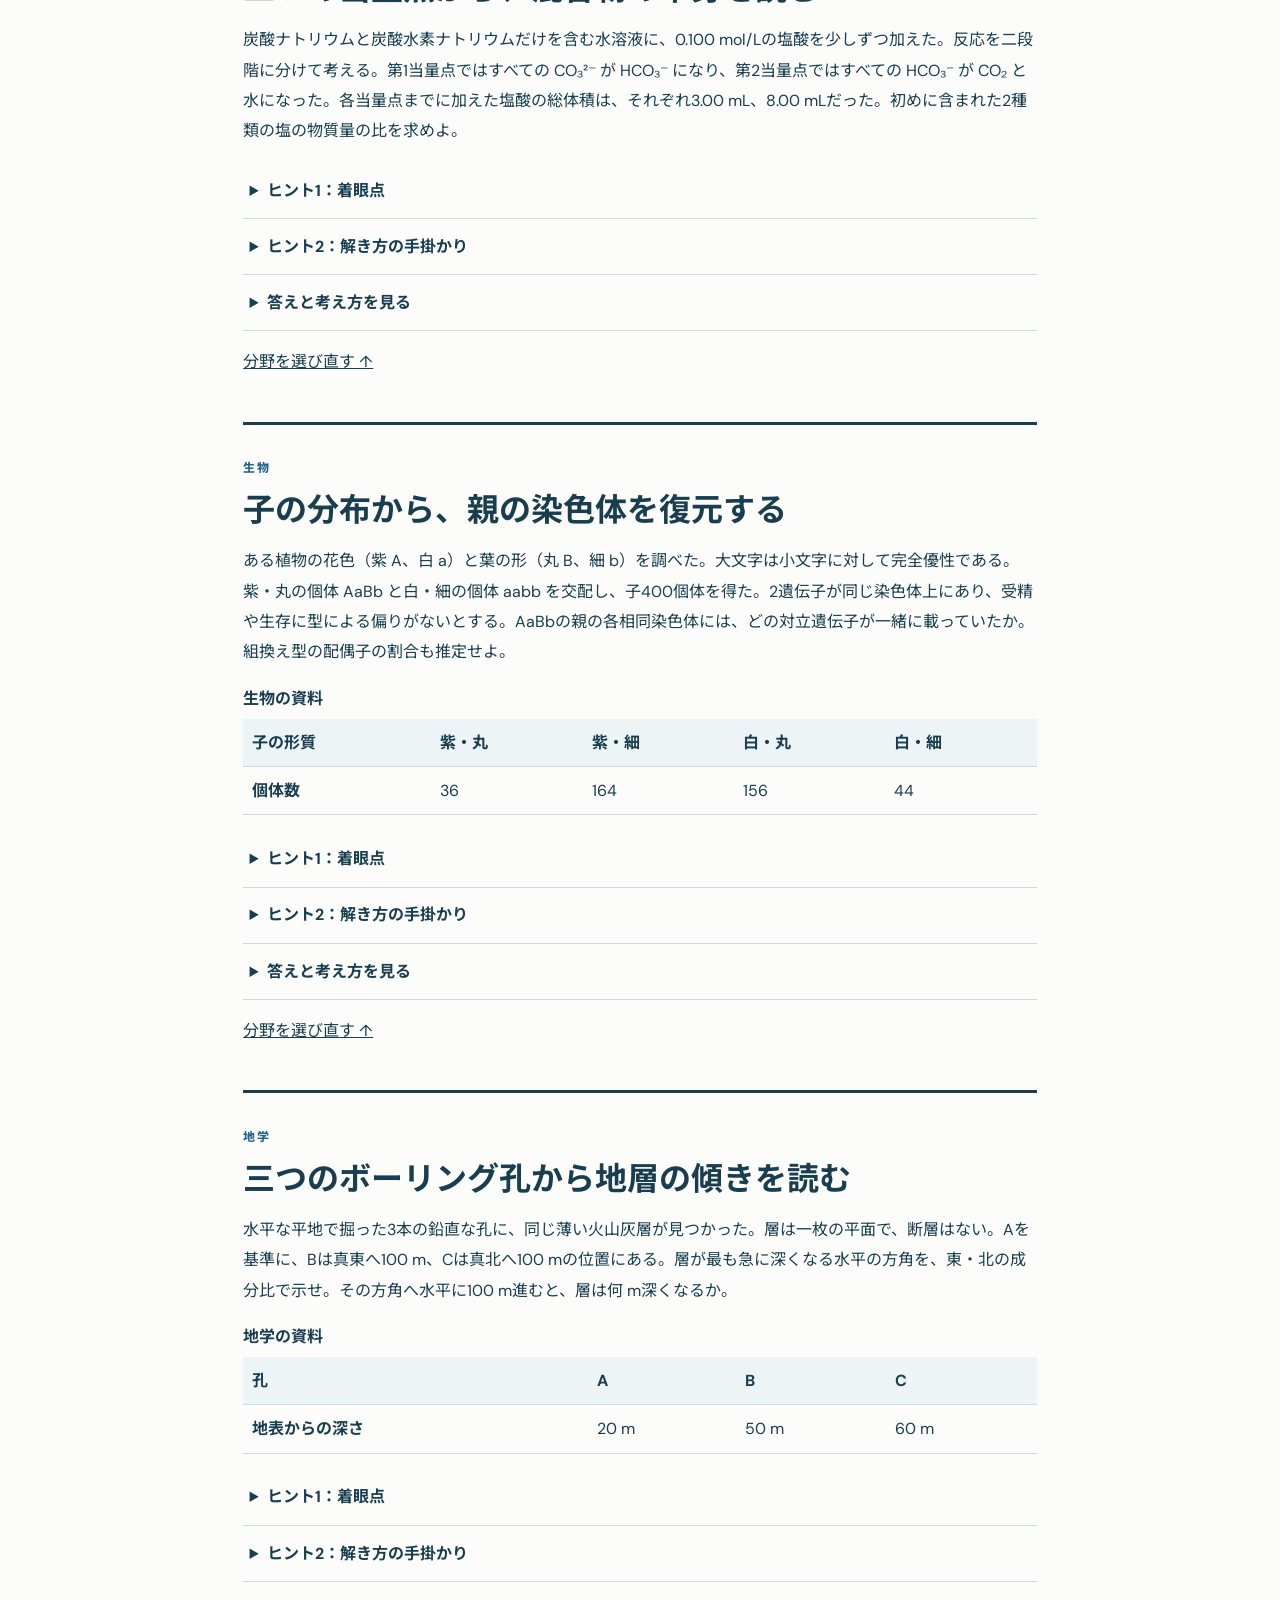
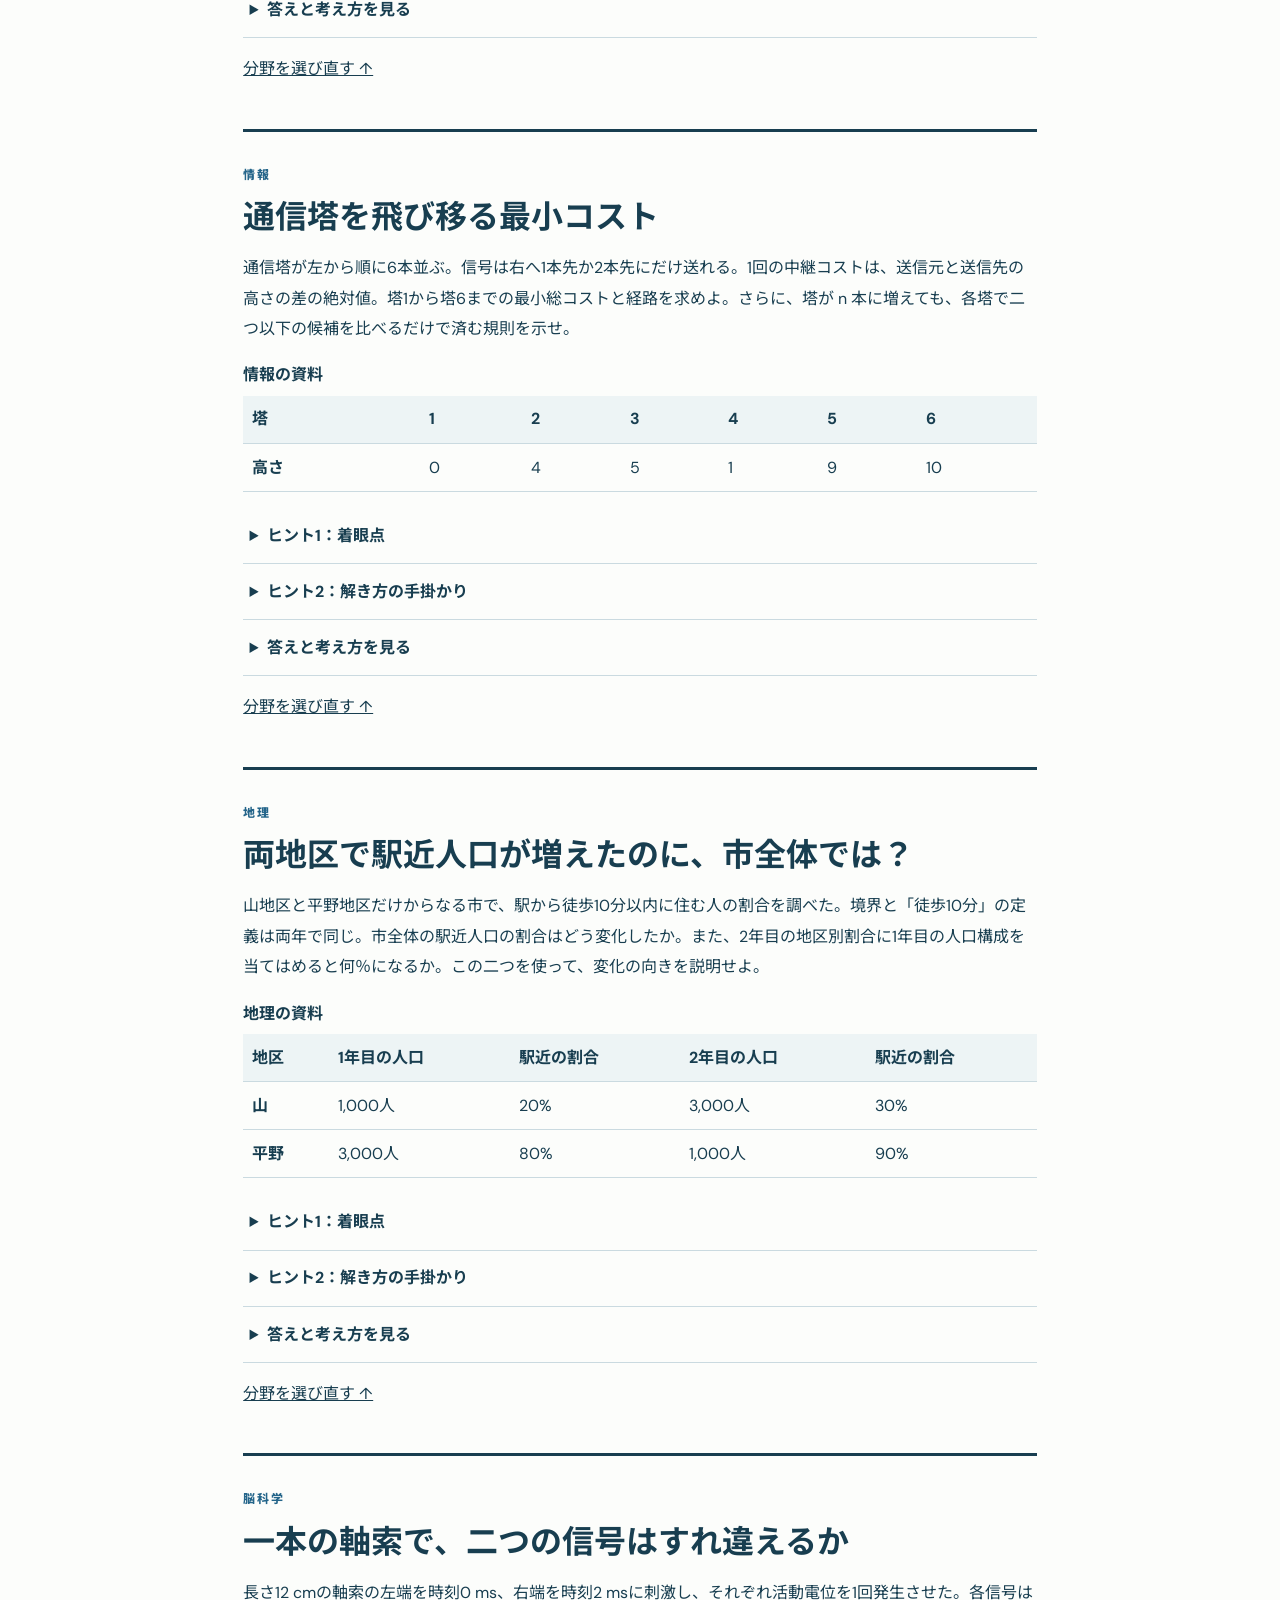
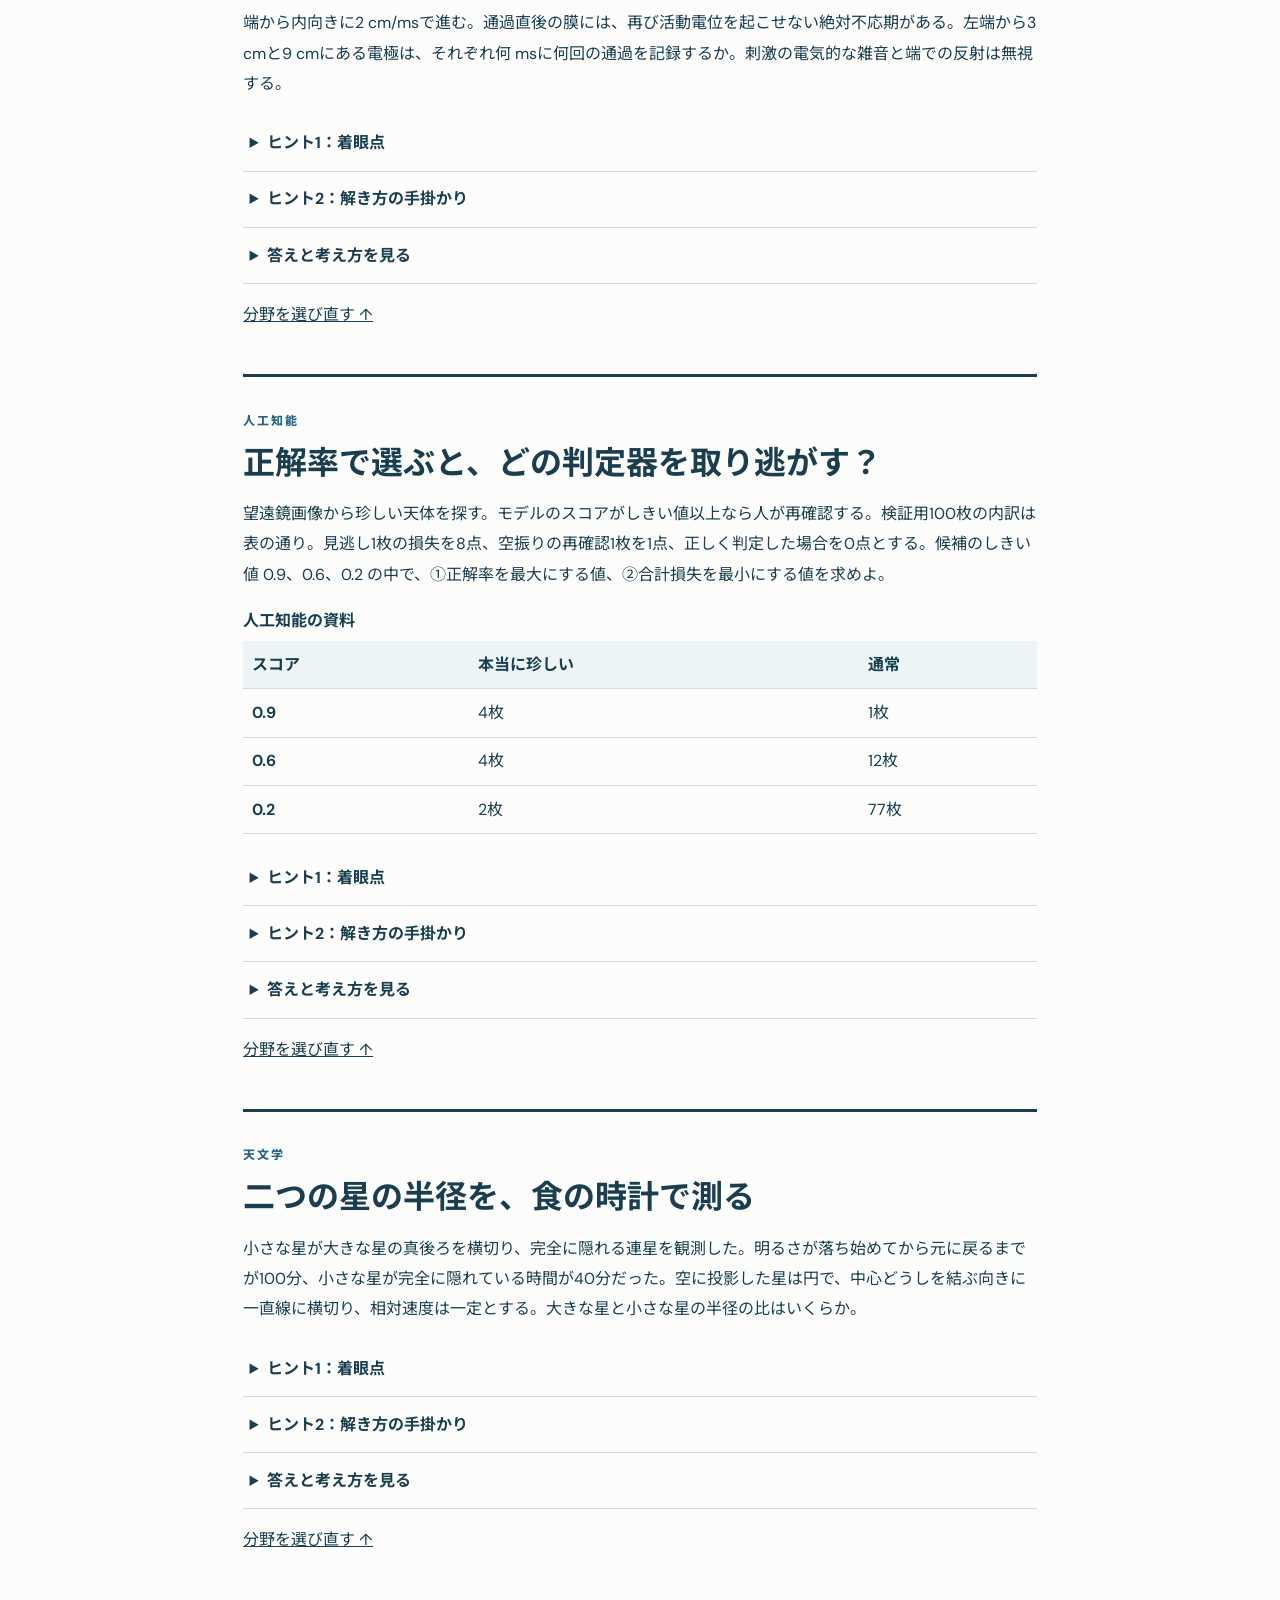
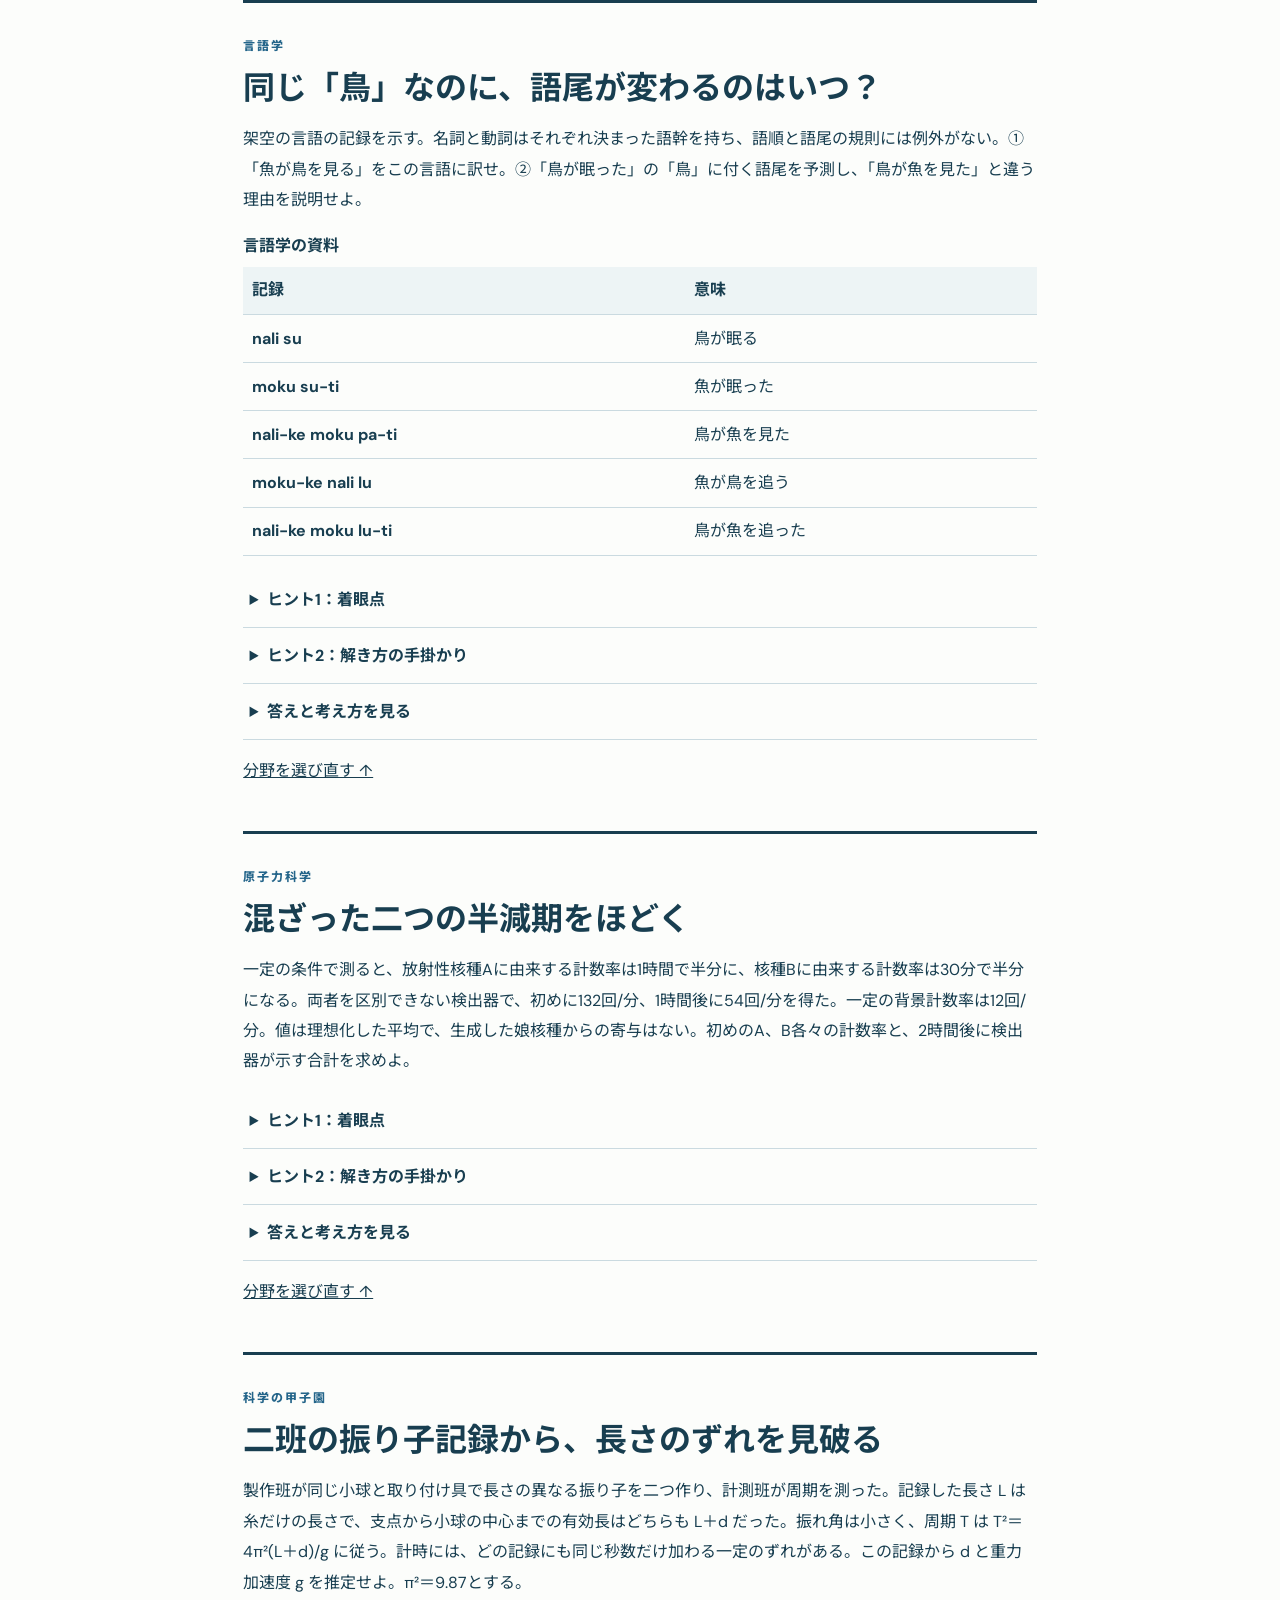
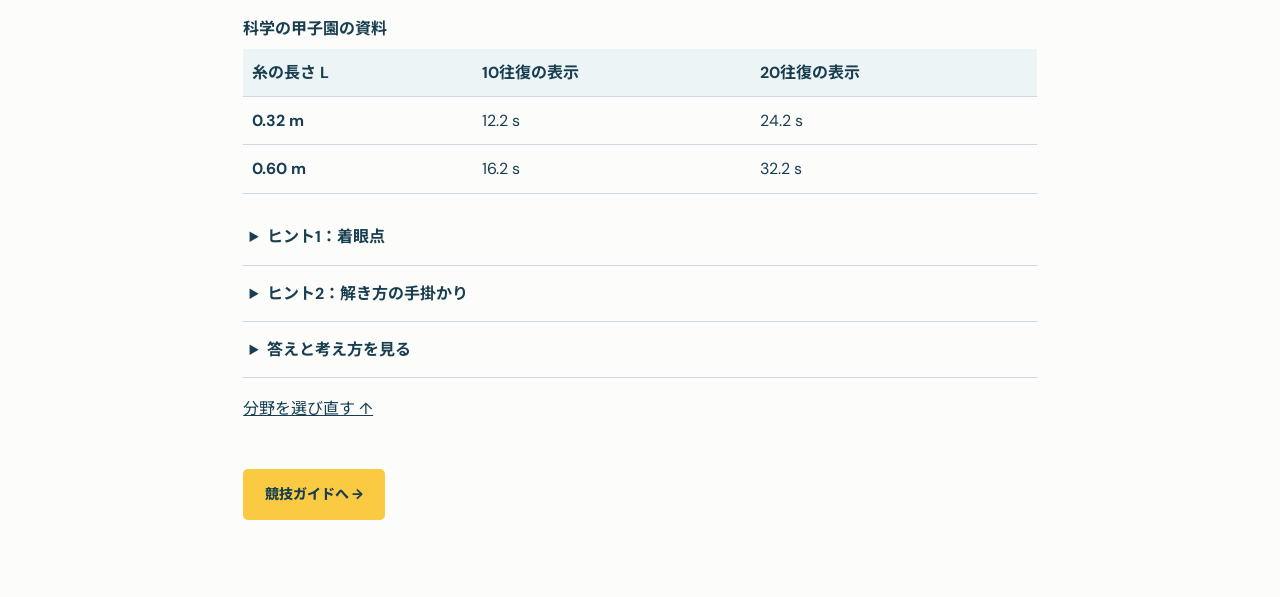
==== commit b3856a30: "Rework all thirteen challenges as subject-specific olympiad introductions" ====
--- a/challenge.html
+++ b/challenge.html
@@ -18,6 +18,11 @@
 .lab details p {padding:0 1rem 1rem;margin:0}
 .lab .back {display:inline-block;margin-top:1rem;text-decoration:underline}
 .lab nav {scroll-margin-top:9rem}
+.experiment-data {overflow-x:auto;margin:1rem 0}
+.experiment-data table {border-collapse:collapse;width:100%;font-size:clamp(.84rem,2vw,1rem)}
+.experiment-data th,.experiment-data td {padding:.55rem;text-align:left;border-bottom:1px solid #cadae0}
+.experiment-data thead {background:#edf4f5}
+.experiment-data caption {text-align:left;font-weight:700;margin-bottom:.35rem}
 </style></head><body>
 <a class="skip-link" href="#main">本文へ移動</a>
 <header class="site-header">
@@ -31,7 +36,7 @@
 <main class="lab" id="main">
 <span class="section-index">UTOS CHALLENGE</span>
 <h1>各競技科学にチャレンジ！</h1>
-<p>氷の船から鉄の玉を降ろしたら、水面はどう動く？　気になる分野をひとつ選んで、答えとその理由を考えてみよう。迷ったときはヒントをどうぞ。</p>
+<p>ばねが最も縮んだ瞬間、台車は止まっているだろうか。二つの星の半径を、時計だけで比べられるだろうか。気になる分野を選び、紙とペンで理由まで考えてみよう。ヒントは2段階で開けます。</p>
 <p>全13問。各大会で扱う分野を体験するための、UTOS独自の入門問題です。</p>
 <nav aria-label="分野を選ぶ" id="subjects"><a href="#math">数学</a>
 <a href="#physics">物理</a>
@@ -48,106 +53,140 @@
 <a href="#team">科学の甲子園</a></nav>
 <article id="math">
 <span class="section-index">数学</span>
-<h2>消灯係の最後の一手</h2>
-<p>展示室には、明かりのついたランプが7個。スイッチを押すたび、好きな2個を選んで、それぞれの点灯・消灯を反転できます。何回押してもよいとき、全部消して帰れるでしょうか。</p>
-<details><summary>ヒントを見る</summary><p>2個とも点灯中の場合と、片方だけ点灯中の場合を比べよう。</p></details>
-<details><summary>答えと考え方を見る</summary><p>全部は消せません。ついている個数の変化は、2個減る、変わらない、2個増える、のいずれか。最初の7個が奇数なので、何回押しても奇数のままです。0個は偶数。このように、操作しても変わらない性質に注目すると、すべての手順を試さずに結論を出せます。</p></details>
+<h2>円卓の選び方を、数えすぎずに数える</h2>
+<p>1から11までの番号が順に振られた円卓の席がある。隣り合う2席を選ばないように4席に印をつける方法は何通りか。11番と1番も隣で、回転して番号が変われば別の選び方とする。</p>
+
+<details><summary>ヒント1：着眼点</summary><p>1番の席に印がある場合と、ない場合に分けると、どちらも一直線の問題になる。</p></details>
+<details><summary>ヒント2：解き方の手掛かり</summary><p>一直線の n 席から隣り合わない k 席を選ぶとき、選んだ番号 a₁, …, aₖ から順に 0, 1, …, k−1 を引いてみよう。</p></details>
+<details><summary>答えと考え方を見る</summary><p>55通り。一直線では、番号の間隔が2以上ある。順に0, 1, …, k−1を引くと、1から n−k＋1 までの異なる k 個の番号になる。逆に足せば元に戻るので、この対応には重複も漏れもない。</p><p>1番を選ぶと2番と11番は使えず、3〜10番の8席から3席を選ぶ。これは6個から3個を選ぶ20通り。1番を選ばない場合は2〜11番の10席から4席なので、7個から4個を選ぶ35通り。合計は20＋35＝55。</p></details>
 <a class="back" href="#subjects">分野を選び直す ↑</a>
 </article>
 <article id="physics">
 <span class="section-index">物理</span>
-<h2>氷の船から積み荷を降ろすと？</h2>
-<p>水槽に氷のかけらが浮かび、その上に小さな鉄の玉が載っています。玉だけをそっと水に沈めると、水面は上がる、下がる、それとも同じ？　氷は途中で溶けず、玉は底に沈みます。</p>
-<details><summary>ヒントを見る</summary><p>玉が氷に載っている間、玉の重さは何が支えている？</p></details>
-<details><summary>答えと考え方を見る</summary><p>水面は下がります。浮いているとき、玉を載せた分だけ、氷は玉と同じ重さの水を余分に押しのけています。底に沈めた玉が押しのけるのは玉自身の体積分だけ。鉄は水より密度が大きいので、こちらの体積のほうが小さいのです。</p></details>
+<h2>ばねが最も縮んだ瞬間、台車は動いているか</h2>
+<p>水平で摩擦のないレール上を、質量3.0 kgの台車Aが右向きに4.0 m/sで走る。前方には静止した質量1.0 kgの台車Bがあり、後端にばね定数300 N/mの軽いばねが付いている。Aが自然長のばねに接触して押し始めた。最大の縮みは何 cmか。変形や摩擦による損失はない。</p>
+
+<details><summary>ヒント1：着眼点</summary><p>ばねの長さを決めるのは、レールから見た速さと、2台の相対速度のどちらだろう。</p></details>
+<details><summary>ヒント2：解き方の手掛かり</summary><p>最大圧縮時、2台の速度は等しい。まず運動量からその速度を求め、次にエネルギーを比べよう。</p></details>
+<details><summary>答えと考え方を見る</summary><p>20 cm。縮みが最大になる瞬間には両端の相対速度がゼロになる。水平な外力がないので、共通の速度は (3×4＋1×0)/(3＋1)＝3 m/s（右向き）。</p><p>初めの運動エネルギーは24 J。最大圧縮時にも2台は動いており、運動エネルギーは合計18 J。差の6 Jがばねに蓄えられる。縮みを x m とおくと 300x²/2＝6 より x＝0.20 m。</p></details>
 <a class="back" href="#subjects">分野を選び直す ↑</a>
 </article>
 <article id="chem">
 <span class="section-index">化学</span>
-<h2>結晶をいちばん多く取り戻すには？</h2>
-<p>架空の結晶を水100 gに40 g溶かしました。今の温度では水100 gに最大50 g、冷やすと最大20 gまで溶けます。①そのまま冷やす、②今の温度で水だけを半分蒸発させる。最後に取れる結晶が多いのはどちら？</p>
-<details><summary>ヒントを見る</summary><p>水が50 gになれば、溶かせる最大量も半分になります。</p></details>
-<details><summary>答えと考え方を見る</summary><p>①です。冷やした液に残れるのは20 gなので、結晶は40−20＝20 g。②では水50 gに25 gまで溶けるので、結晶は15 gです。消えたように見える結晶も、溶けている分と析出した分を足せば、最初の40 gになります。</p></details>
+<h2>二つの当量点から、混合物の中身を読む</h2>
+<p>炭酸ナトリウムと炭酸水素ナトリウムだけを含む水溶液に、0.100 mol/Lの塩酸を少しずつ加えた。反応を二段階に分けて考える。第1当量点ではすべての CO₃²⁻ が HCO₃⁻ になり、第2当量点ではすべての HCO₃⁻ が CO₂ と水になった。各当量点までに加えた塩酸の総体積は、それぞれ3.00 mL、8.00 mLだった。初めに含まれた2種類の塩の物質量の比を求めよ。</p>
+
+<details><summary>ヒント1：着眼点</summary><p>どちらの段階でも、陰イオン1個が変化するのに H⁺ が1個必要になる。</p></details>
+<details><summary>ヒント2：解き方の手掛かり</summary><p>第2段階だけで使った塩酸は何 mLか。その段階の HCO₃⁻ には二つの由来がある。</p></details>
+<details><summary>答えと考え方を見る</summary><p>炭酸ナトリウム：炭酸水素ナトリウム＝3：2。第1段階で使った H⁺ は0.300 mmol。CO₃²⁻＋H⁺ → HCO₃⁻ より、初めの炭酸ナトリウムは0.300 mmol。</p><p>第2段階で新たに使った塩酸は5.00 mL。HCO₃⁻＋H⁺ → CO₂＋H₂O より、この段階の開始時に HCO₃⁻ は0.500 mmolあった。そのうち0.300 mmolは第1段階で生じたので、初めの炭酸水素ナトリウムは0.200 mmol。</p></details>
 <a class="back" href="#subjects">分野を選び直す ↑</a>
 </article>
 <article id="bio">
 <span class="section-index">生物</span>
-<h2>花の来客帳は色だけで決まる？</h2>
-<p>庭の東側に黄色い模型の花、西側に紫の模型の花を置いたら、午前中に訪れたチョウは黄色に12回、紫に3回でした。色の好みか、庭の場所の影響か。明日も同じ模型を使って、この二つを見分けるには？</p>
-<details><summary>ヒントを見る</summary><p>チョウが東側を好きなだけでも、今日の結果になりそうです。</p></details>
-<details><summary>答えと考え方を見る</summary><p>一案は、黄色と紫の置き場所を交換し、同じ時間帯に同じ長さだけ観察すること。訪問が黄色について動くか、東側に偏り続けるかを比べられます。天気や偶然の偏りもあるので、配置を交互にして何日も数えると、より確かめやすくなります。</p></details>
+<h2>子の分布から、親の染色体を復元する</h2>
+<p>ある植物の花色（紫 A、白 a）と葉の形（丸 B、細 b）を調べた。大文字は小文字に対して完全優性である。紫・丸の個体 AaBb と白・細の個体 aabb を交配し、子400個体を得た。2遺伝子が同じ染色体上にあり、受精や生存に型による偏りがないとする。AaBbの親の各相同染色体には、どの対立遺伝子が一緒に載っていたか。組換え型の配偶子の割合も推定せよ。</p>
+<div class="experiment-data"><table><caption>生物の資料</caption><thead><tr><th scope="col">子の形質</th><th scope="col">紫・丸</th><th scope="col">紫・細</th><th scope="col">白・丸</th><th scope="col">白・細</th></tr></thead><tbody><tr><th scope="row">個体数</th><td>36</td><td>164</td><td>156</td><td>44</td></tr></tbody></table></div>
+<details><summary>ヒント1：着眼点</summary><p>aabbの親が作れる配偶子は ab だけ。紫・細の子ができたとき、もう一方の親が渡した配偶子は？</p></details>
+<details><summary>ヒント2：解き方の手掛かり</summary><p>染色体上の元の組み合わせを保つ配偶子と、組換えで生じる配偶子を、それぞれ対にして数えよう。</p></details>
+<details><summary>答えと考え方を見る</summary><p>元の組み合わせは Ab と aB、組換え型の割合は約20%。相手の親は必ず ab を渡すので、紫・細の子は Ab、白・丸の子は aB を受け取ったと分かる。この二つが多く、親の染色体上にあった組み合わせと推定できる。</p><p>残る紫・丸（AB）と白・細（ab）が組換え型で、(36＋44)/400＝0.20。どちらの形質が優性かだけでは、染色体上での並び方は決まらない。</p></details>
 <a class="back" href="#subjects">分野を選び直す ↑</a>
 </article>
 <article id="earth">
 <span class="section-index">地学</span>
-<h2>消えた地層はどこに？</h2>
-<p>崖に下から、泥の層、白い火山灰の層、砂の層があります。白い層は途中だけ溝の形に途切れ、その溝を上の砂が埋めています。火山灰が積もる、溝が削られる、砂がたまる。この三つの順番を復元できますか。</p>
-<details><summary>ヒントを見る</summary><p>溝の中に砂が入るには、先に何ができている必要がある？</p></details>
-<details><summary>答えと考え方を見る</summary><p>火山灰が積もる → 溝が削られる → 砂がたまる、の順です。溝は白い層を切っているので、白い層より新しい。一方、砂はそのくぼみを埋めているので、溝より新しい。地層の厚さを知らなくても、境目の形が時間の手掛かりになります。</p></details>
+<h2>三つのボーリング孔から地層の傾きを読む</h2>
+<p>水平な平地で掘った3本の鉛直な孔に、同じ薄い火山灰層が見つかった。層は一枚の平面で、断層はない。Aを基準に、Bは真東へ100 m、Cは真北へ100 mの位置にある。層が最も急に深くなる水平の方角を、東・北の成分比で示せ。その方角へ水平に100 m進むと、層は何 m深くなるか。</p>
+<div class="experiment-data"><table><caption>地学の資料</caption><thead><tr><th scope="col">孔</th><th scope="col">A</th><th scope="col">B</th><th scope="col">C</th></tr></thead><tbody><tr><th scope="row">地表からの深さ</th><td>20 m</td><td>50 m</td><td>60 m</td></tr></tbody></table></div>
+<details><summary>ヒント1：着眼点</summary><p>真東に1 m進む場合と、真北に1 m進む場合の深さの増分を書こう。</p></details>
+<details><summary>ヒント2：解き方の手掛かり</summary><p>東へ x m、北へ y m進むと増分は 0.30x＋0.40y。移動距離100 mの条件は x²＋y²＝100²。</p></details>
+<details><summary>答えと考え方を見る</summary><p>東：北＝3：4の北東方向で、50 m深くなる。平面なので、深さの増分は東西・南北の成分を足した 0.30x＋0.40y で表せる。</p><p>これは移動ベクトル (x, y) と (0.30, 0.40) の内積。同じ長さの移動なら二つが同じ向きのとき最大になる。東へ60 m、北へ80 mの移動がちょうど100 mで、増分は18＋32＝50 m。真北の孔が最も深くても、真北が最大傾斜の方向とは限らない。</p></details>
 <a class="back" href="#subjects">分野を選び直す ↑</a>
 </article>
 <article id="info">
 <span class="section-index">情報</span>
-<h2>上映会をいくつはしごできる？</h2>
-<p>上映時間は A 10:00–10:50、B 10:00–10:20、C 10:20–10:40、D 10:40–11:00。最初から最後まで観た作品数を競います。移動は一瞬で、終了と同時に次へ入れます。最多で何作品？</p>
-<details><summary>ヒントを見る</summary><p>最初に終わる作品を選ぶと、残り時間はどうなる？</p></details>
-<details><summary>答えと考え方を見る</summary><p>B → C → D の3作品です。Aを観ると他の3作品すべてと時間が重なるので4作品は不可能。空いている時間に観られる候補のうち、終了がいちばん早いものなら、その後の選択肢を最も広く残せます。</p></details>
+<h2>通信塔を飛び移る最小コスト</h2>
+<p>通信塔が左から順に6本並ぶ。信号は右へ1本先か2本先にだけ送れる。1回の中継コストは、送信元と送信先の高さの差の絶対値。塔1から塔6までの最小総コストと経路を求めよ。さらに、塔が n 本に増えても、各塔で二つ以下の候補を比べるだけで済む規則を示せ。</p>
+<div class="experiment-data"><table><caption>情報の資料</caption><thead><tr><th scope="col">塔</th><th scope="col">1</th><th scope="col">2</th><th scope="col">3</th><th scope="col">4</th><th scope="col">5</th><th scope="col">6</th></tr></thead><tbody><tr><th scope="row">高さ</th><td>0</td><td>4</td><td>5</td><td>1</td><td>9</td><td>10</td></tr></tbody></table></div>
+<details><summary>ヒント1：着眼点</summary><p>最終目的地へどこから来たかを考えると、直前にいた塔は二つに絞れる。</p></details>
+<details><summary>ヒント2：解き方の手掛かり</summary><p>各塔までの最小総コストを記録する。次の塔では、その記録に最後の1回のコストを足す。</p></details>
+<details><summary>答えと考え方を見る</summary><p>最小は10。例は 1→3→5→6（5＋4＋1）。塔1から順に求めた最小コストは 0, 4, 5, 7, 9, 10。最初の中継先だけを見て安い方を選び続けると、最適とは限らない。</p><p>高さを hᵢ、塔 i までの最小値を Dᵢ とする。直前の塔 j は i−1 と i−2 のうち存在するものだけ。各候補の Dⱼ＋|hᵢ−hⱼ| の最小値が Dᵢ になる。直前までにもっと安い経路があればそこを置き換えられるので、各塔には最小値だけを残せばよい。</p></details>
 <a class="back" href="#subjects">分野を選び直す ↑</a>
 </article>
 <article id="geo">
 <span class="section-index">地理</span>
-<h2>地図で近いのは、橋でも近い？</h2>
-<p>川の西岸に学校、真向かいの東岸に図書館があります。川幅は100 m。橋は学校から川沿いに北へ600 mの地点に1本だけで、川を直角に横切ります。両岸の道は川と平行です。学校から図書館まで歩く距離は、直線距離の何倍？</p>
-<details><summary>ヒントを見る</summary><p>橋を渡ったあと、東岸をどちらへ歩く？</p></details>
-<details><summary>答えと考え方を見る</summary><p>13倍です。北へ600 m、橋を100 m、南へ600 m。歩く道は計1,300 mで、直線なら100 mです。施設への行きやすさを地図で考えるとき、川や橋の位置ひとつで、近さの見え方が変わります。</p></details>
+<h2>両地区で駅近人口が増えたのに、市全体では？</h2>
+<p>山地区と平野地区だけからなる市で、駅から徒歩10分以内に住む人の割合を調べた。境界と「徒歩10分」の定義は両年で同じ。市全体の駅近人口の割合はどう変化したか。また、2年目の地区別割合に1年目の人口構成を当てはめると何％になるか。この二つを使って、変化の向きを説明せよ。</p>
+<div class="experiment-data"><table><caption>地理の資料</caption><thead><tr><th scope="col">地区</th><th scope="col">1年目の人口</th><th scope="col">駅近の割合</th><th scope="col">2年目の人口</th><th scope="col">駅近の割合</th></tr></thead><tbody><tr><th scope="row">山</th><td>1,000人</td><td>20%</td><td>3,000人</td><td>30%</td></tr>
+<tr><th scope="row">平野</th><td>3,000人</td><td>80%</td><td>1,000人</td><td>90%</td></tr></tbody></table></div>
+<details><summary>ヒント1：着眼点</summary><p>地区の割合を単純平均する前に、各地区で駅近に住む人数を出そう。</p></details>
+<details><summary>ヒント2：解き方の手掛かり</summary><p>人口構成を固定するときは、山に1/4、平野に3/4の重みを付ける。</p></details>
+<details><summary>答えと考え方を見る</summary><p>市全体は65%から45%に低下した。1年目は (200＋2,400)/4,000、2年目は (900＋900)/4,000。一方、1年目の人口構成で2年目を集計すると、30%×1/4＋90%×3/4＝75%。</p><p>同じ人口構成で比べると10ポイント上昇する。実際には、駅近の割合が相対的に低い山地区の人口比重が大きくなり、全体で見ると逆向きになった。ここから各世帯がどこに転居したかまでは特定できない。</p></details>
 <a class="back" href="#subjects">分野を選び直す ↑</a>
 </article>
 <article id="brain">
 <span class="section-index">脳科学</span>
-<h2>音への反応は本当に速い？</h2>
-<p>ボタンを押す実験で、全員がまず光を見て10回、次に音を聞いて10回試しました。音のときのほうが平均で速かったそうです。友達は「ボタンに慣れただけかも」と言います。参加者を二組に分けるなら、どう試す？</p>
-<details><summary>ヒントを見る</summary><p>同じ刺激がいつも後半に来ることが手掛かり。</p></details>
-<details><summary>答えと考え方を見る</summary><p>くじで二組に分け、一組は光→音、もう一組は音→光で試します。回数や休憩もそろえます。どちらの組でも後半の刺激が速ければ、練習の影響が疑えます。どちらの順でも音が速ければ、刺激の違いを支持する結果です。</p></details>
+<h2>一本の軸索で、二つの信号はすれ違えるか</h2>
+<p>長さ12 cmの軸索の左端を時刻0 ms、右端を時刻2 msに刺激し、それぞれ活動電位を1回発生させた。各信号は端から内向きに2 cm/msで進む。通過直後の膜には、再び活動電位を起こせない絶対不応期がある。左端から3 cmと9 cmにある電極は、それぞれ何 msに何回の通過を記録するか。刺激の電気的な雑音と端での反射は無視する。</p>
+
+<details><summary>ヒント1：着眼点</summary><p>右端を刺激した瞬間、左から来た信号はどこにいる？</p></details>
+<details><summary>ヒント2：解き方の手掛かり</summary><p>時刻 t における二つの先端の位置を左端から測ろう。出会った直後、それぞれの前方の膜はどんな状態か。</p></details>
+<details><summary>答えと考え方を見る</summary><p>3 cmの電極は1.5 msに1回、9 cmの電極は3.5 msに1回。右端を刺激した2 msには左の信号は4 cm地点。残る8 cmを互いに近づくので、さらに2 ms後、左から8 cm地点で衝突する。</p><p>活動電位は、すぐ前方の膜を次々に興奮させて進む。衝突すると、その先は相手の信号が通った直後の不応期の膜なので、両方ともそこで消える。各電極を反対側からの信号が再び通ることはない。</p></details>
 <a class="back" href="#subjects">分野を選び直す ↑</a>
 </article>
 <article id="ai">
 <span class="section-index">人工知能</span>
-<h2>鳥を見たのか、空を見たのか</h2>
-<p>鳥と魚を写真で見分けるAIを作りました。練習写真では、鳥の背景はすべて空、魚はすべて水中です。AIが背景だけを手掛かりにしたか調べるため、飛ぶ魚の同じ切り抜きから、どんなテスト画像を2枚作りますか。</p>
-<details><summary>ヒントを見る</summary><p>2枚の間で、一つの条件だけを変えてみよう。</p></details>
-<details><summary>答えと考え方を見る</summary><p>同じ魚を同じ大きさ・向きで、片方は空、もう片方は水中の背景に置きます。水中なら「魚」、空なら「鳥」と判定が変われば、この魚では背景が答えを左右したと分かります。2枚とも「魚」でも、いつも魚の姿だけで判断するとまでは言えません。</p></details>
+<h2>正解率で選ぶと、どの判定器を取り逃がす？</h2>
+<p>望遠鏡画像から珍しい天体を探す。モデルのスコアがしきい値以上なら人が再確認する。検証用100枚の内訳は表の通り。見逃し1枚の損失を8点、空振りの再確認1枚を1点、正しく判定した場合を0点とする。候補のしきい値 0.9、0.6、0.2 の中で、①正解率を最大にする値、②合計損失を最小にする値を求めよ。</p>
+<div class="experiment-data"><table><caption>人工知能の資料</caption><thead><tr><th scope="col">スコア</th><th scope="col">本当に珍しい</th><th scope="col">通常</th></tr></thead><tbody><tr><th scope="row">0.9</th><td>4枚</td><td>1枚</td></tr>
+<tr><th scope="row">0.6</th><td>4枚</td><td>12枚</td></tr>
+<tr><th scope="row">0.2</th><td>2枚</td><td>77枚</td></tr></tbody></table></div>
+<details><summary>ヒント1：着眼点</summary><p>しきい値を下げると、表のその行より上の画像も引き続き再確認の対象になる。</p></details>
+<details><summary>ヒント2：解き方の手掛かり</summary><p>誤判定の数は「見逃し＋空振り」。損失は「8×見逃し＋空振り」。同じ2種類の誤りを別の重みで集計する。</p></details>
+<details><summary>答えと考え方を見る</summary><p>①は0.9、②は0.6。しきい値0.9では見逃し6、空振り1で、正解率93%、損失49点。0.6では見逃し2、空振り13で、正解率85%、損失29点。0.2では全件を再確認するので正解率10%、損失90点。</p><p>0.9から0.6へ下げると、通常の画像を12枚余計に確認する代わりに、珍しい天体を4枚拾える。この条件では12点を費やして32点分の見逃しを防げる。最適なしきい値は、モデルを使う目的にも依存する。</p></details>
 <a class="back" href="#subjects">分野を選び直す ↑</a>
 </article>
 <article id="astro">
 <span class="section-index">天文学</span>
-<h2>星が暗くなる次の夜</h2>
-<p>ある星を毎晩同じ時刻に観測すると、2日目、5日目、8日目だけ、少し暗くなりました。円に近い軌道を回る惑星が、地球から見て星の手前を1周に1回横切ると考えます。この仮説を次に確かめたいのは何日目？</p>
-<details><summary>ヒントを見る</summary><p>暗くなった日付そのものより、間隔に注目しよう。</p></details>
-<details><summary>答えと考え方を見る</summary><p>11日目です。暗くなる間隔は3日なので、同じ周期なら次は8＋3＝11日目。惑星が手前を通る間だけ、星の光の一部が隠れます。11日目の前後も続けて明るさを測れば、一時的な落ち込みが予測どおり現れたか比べられます。</p></details>
+<h2>二つの星の半径を、食の時計で測る</h2>
+<p>小さな星が大きな星の真後ろを横切り、完全に隠れる連星を観測した。明るさが落ち始めてから元に戻るまでが100分、小さな星が完全に隠れている時間が40分だった。空に投影した星は円で、中心どうしを結ぶ向きに一直線に横切り、相対速度は一定とする。大きな星と小さな星の半径の比はいくらか。</p>
+
+<details><summary>ヒント1：着眼点</summary><p>二つの円を描いてみよう。食が始まる瞬間と、小さい星がちょうど全て隠れる瞬間で、中心間距離はそれぞれいくらか。</p></details>
+<details><summary>ヒント2：解き方の手掛かり</summary><p>大きな半径を R、小さな半径を r とすると、中心間距離は外側で接するとき R＋r、内側で接するとき R−r。</p></details>
+<details><summary>答えと考え方を見る</summary><p>7：3。相対速度を v とすると、食全体で小さな星の中心が進む距離は 2(R＋r)＝100v。完全に隠れている間の距離は 2(R−r)＝40v（時間単位は分）。</p><p>両式を足せば 4R＝140v、引けば 4r＝60v。速度が分からなくても比を取れば消去できる。中心を外れて横切る場合は進む距離が変わるので、同じ計算は使えない。</p></details>
 <a class="back" href="#subjects">分野を選び直す ↑</a>
 </article>
 <article id="ling">
 <span class="section-index">言語学</span>
-<h2>島の売店で「青い貝」を頼む</h2>
-<p>架空の島のことばで、売店の札には「mepa lu＝赤い貝」「toki lu＝赤い石」「toki sa＝青い石」とあります。同じ単語は同じ意味を表すとすると、「青い貝」の札には何と書く？</p>
-<details><summary>ヒントを見る</summary><p>赤い品物の札に共通する単語を探そう。</p></details>
-<details><summary>答えと考え方を見る</summary><p>mepa sa です。赤い貝と赤い石に共通する lu が「赤い」。石の札を比べると toki が「石」、sa が「青い」と分かります。残る mepa が「貝」。この札では日本語と違って、品物の名前を先に、色を後に置きます。</p></details>
+<h2>同じ「鳥」なのに、語尾が変わるのはいつ？</h2>
+<p>架空の言語の記録を示す。名詞と動詞はそれぞれ決まった語幹を持ち、語順と語尾の規則には例外がない。①「魚が鳥を見る」をこの言語に訳せ。②「鳥が眠った」の「鳥」に付く語尾を予測し、「鳥が魚を見た」と違う理由を説明せよ。</p>
+<div class="experiment-data"><table><caption>言語学の資料</caption><thead><tr><th scope="col">記録</th><th scope="col">意味</th></tr></thead><tbody><tr><th scope="row">nali su</th><td>鳥が眠る</td></tr>
+<tr><th scope="row">moku su-ti</th><td>魚が眠った</td></tr>
+<tr><th scope="row">nali-ke moku pa-ti</th><td>鳥が魚を見た</td></tr>
+<tr><th scope="row">moku-ke nali lu</th><td>魚が鳥を追う</td></tr>
+<tr><th scope="row">nali-ke moku lu-ti</th><td>鳥が魚を追った</td></tr></tbody></table></div>
+<details><summary>ヒント1：着眼点</summary><p>日本語で「が」が付く名詞を全部探そう。架空の言語で -ke が付くものには、ほかにどんな共通点がある？</p></details>
+<details><summary>ヒント2：解き方の手掛かり</summary><p>「眠る」に参加するものは一つ。「見る」「追う」には動作をするものと、その対象がある。時制を示す語尾も切り分けよう。</p></details>
+<details><summary>答えと考え方を見る</summary><p>① moku-ke nali pa。②「鳥」に語尾は付かず、文は nali su-ti。「見る」は pa、「過去」は動詞の -ti。2者が関わる動詞では、動作主・対象・動詞の順に並び、動作主だけが -ke を取る。</p><p>「眠る」の唯一の参加者 nali は、「見る」の対象と同じ無標の形になる。自動詞の主語と他動詞の目的語を同じように扱い、他動詞の主語を別に標示するこのパターンは、能格型の格標示と呼ばれる。</p></details>
 <a class="back" href="#subjects">分野を選び直す ↑</a>
 </article>
 <article id="nuclear">
 <span class="section-index">原子力科学</span>
-<h2>検出器がゼロにならない理由</h2>
-<p>架空の展示で、空の台を測ると検出器は平均で毎分20回鳴ります。短い半減期をもつ試料を置くと、初めは毎分100回。半減期が1回過ぎたら、合計の予想は毎分50回、60回、それとも70回？　周囲からの分は一定とします。</p>
-<details><summary>ヒントを見る</summary><p>半分になるのは、試料に由来する分です。</p></details>
-<details><summary>答えと考え方を見る</summary><p>60回です。初めの100回のうち試料からは100−20＝80回。半減期が過ぎるとその分が平均40回になり、周囲からの20回を足して60回です。実際に1分だけ数えると値はばらつくので、ここで予想したのは平均です。</p></details>
+<h2>混ざった二つの半減期をほどく</h2>
+<p>一定の条件で測ると、放射性核種Aに由来する計数率は1時間で半分に、核種Bに由来する計数率は30分で半分になる。両者を区別できない検出器で、初めに132回/分、1時間後に54回/分を得た。一定の背景計数率は12回/分。値は理想化した平均で、生成した娘核種からの寄与はない。初めのA、B各々の計数率と、2時間後に検出器が示す合計を求めよ。</p>
+
+<details><summary>ヒント1：着眼点</summary><p>背景を両時刻の測定値から引く。1時間はBにとって半減期何回分だろう。</p></details>
+<details><summary>ヒント2：解き方の手掛かり</summary><p>初めの寄与を a, b とすると、a＋b＝120。1時間後の式では二つの係数が違う。</p></details>
+<details><summary>答えと考え方を見る</summary><p>初めはAが48回/分、Bが72回/分。1時間後は a/2＋b/4＝42。4倍した式 2a＋b＝168 から a＋b＝120 を引くと a＝48、よって b＝72。</p><p>2時間後はAが48/4＝12回/分、Bが72/16＝4.5回/分。背景も検出するので、表示の期待値は28.5回/分。1回ずつ数える現象でも、長時間平均の計数率は整数に限られない。</p></details>
 <a class="back" href="#subjects">分野を選び直す ↑</a>
 </article>
 <article id="team">
 <span class="section-index">科学の甲子園</span>
-<h2>二人で完成させる浮島</h2>
-<p>紙の模型を作る競技です。船体を折るのに4分、旗を作るのに3分。両方ができたら、どちらか一人が取り付けに2分かかります。各作業は一人でしか進められません。制限時間6分、二人なら間に合う？　これ以上縮められない理由も考えてみよう。</p>
-<details><summary>ヒントを見る</summary><p>完成には、船体を折り終わってから必ずあと何分かかる？</p></details>
-<details><summary>答えと考え方を見る</summary><p>ちょうど間に合います。一人が船体を折る間に、もう一人が旗を作ります。4分目に両方がそろい、取り付けて6分で完成。船体の4分と取り付けの2分は順番を入れ替えられないので、どんな分担でも6分より早くは終わりません。</p></details>
+<h2>二班の振り子記録から、長さのずれを見破る</h2>
+<p>製作班が同じ小球と取り付け具で長さの異なる振り子を二つ作り、計測班が周期を測った。記録した長さ L は糸だけの長さで、支点から小球の中心までの有効長はどちらも L＋d だった。振れ角は小さく、周期 T は T²＝4π²(L＋d)/g に従う。計時には、どの記録にも同じ秒数だけ加わる一定のずれがある。この記録から d と重力加速度 g を推定せよ。π²＝9.87とする。</p>
+<div class="experiment-data"><table><caption>科学の甲子園の資料</caption><thead><tr><th scope="col">糸の長さ L</th><th scope="col">10往復の表示</th><th scope="col">20往復の表示</th></tr></thead><tbody><tr><th scope="row">0.32 m</th><td>12.2 s</td><td>24.2 s</td></tr>
+<tr><th scope="row">0.60 m</th><td>16.2 s</td><td>32.2 s</td></tr></tbody></table></div>
+<details><summary>ヒント1：着眼点</summary><p>同じ振り子の20往復の記録から10往復の記録を引くと、時間のずれはどうなる？</p></details>
+<details><summary>ヒント2：解き方の手掛かり</summary><p>周期を出したら、横軸を L、縦軸を T² として2点を取ろう。直線の傾きから g が、横軸との交点から d が分かる。</p></details>
+<details><summary>答えと考え方を見る</summary><p>d＝0.040 m（4.0 cm）、g＝9.87 m/s²。表示の差はちょうど10周期分なので、周期は1.20 sと1.60 s。その二乗は1.44 s²と2.56 s²。</p><p>直線の傾きは (2.56−1.44)/(0.60−0.32)＝4.00 s²/m。これが 4π²/g だから g＝9.87 m/s²。最初の振り子では 1.44＝4.00×(0.32＋d) より d＝0.040 m。往復数を変えたことで計時のずれを、糸の長さを変えたことで有効長のずれを切り分けられた。</p></details>
 <a class="back" href="#subjects">分野を選び直す ↑</a>
 </article>
 <a class="button button-primary" href="./guide.html">競技ガイドへ →</a>
